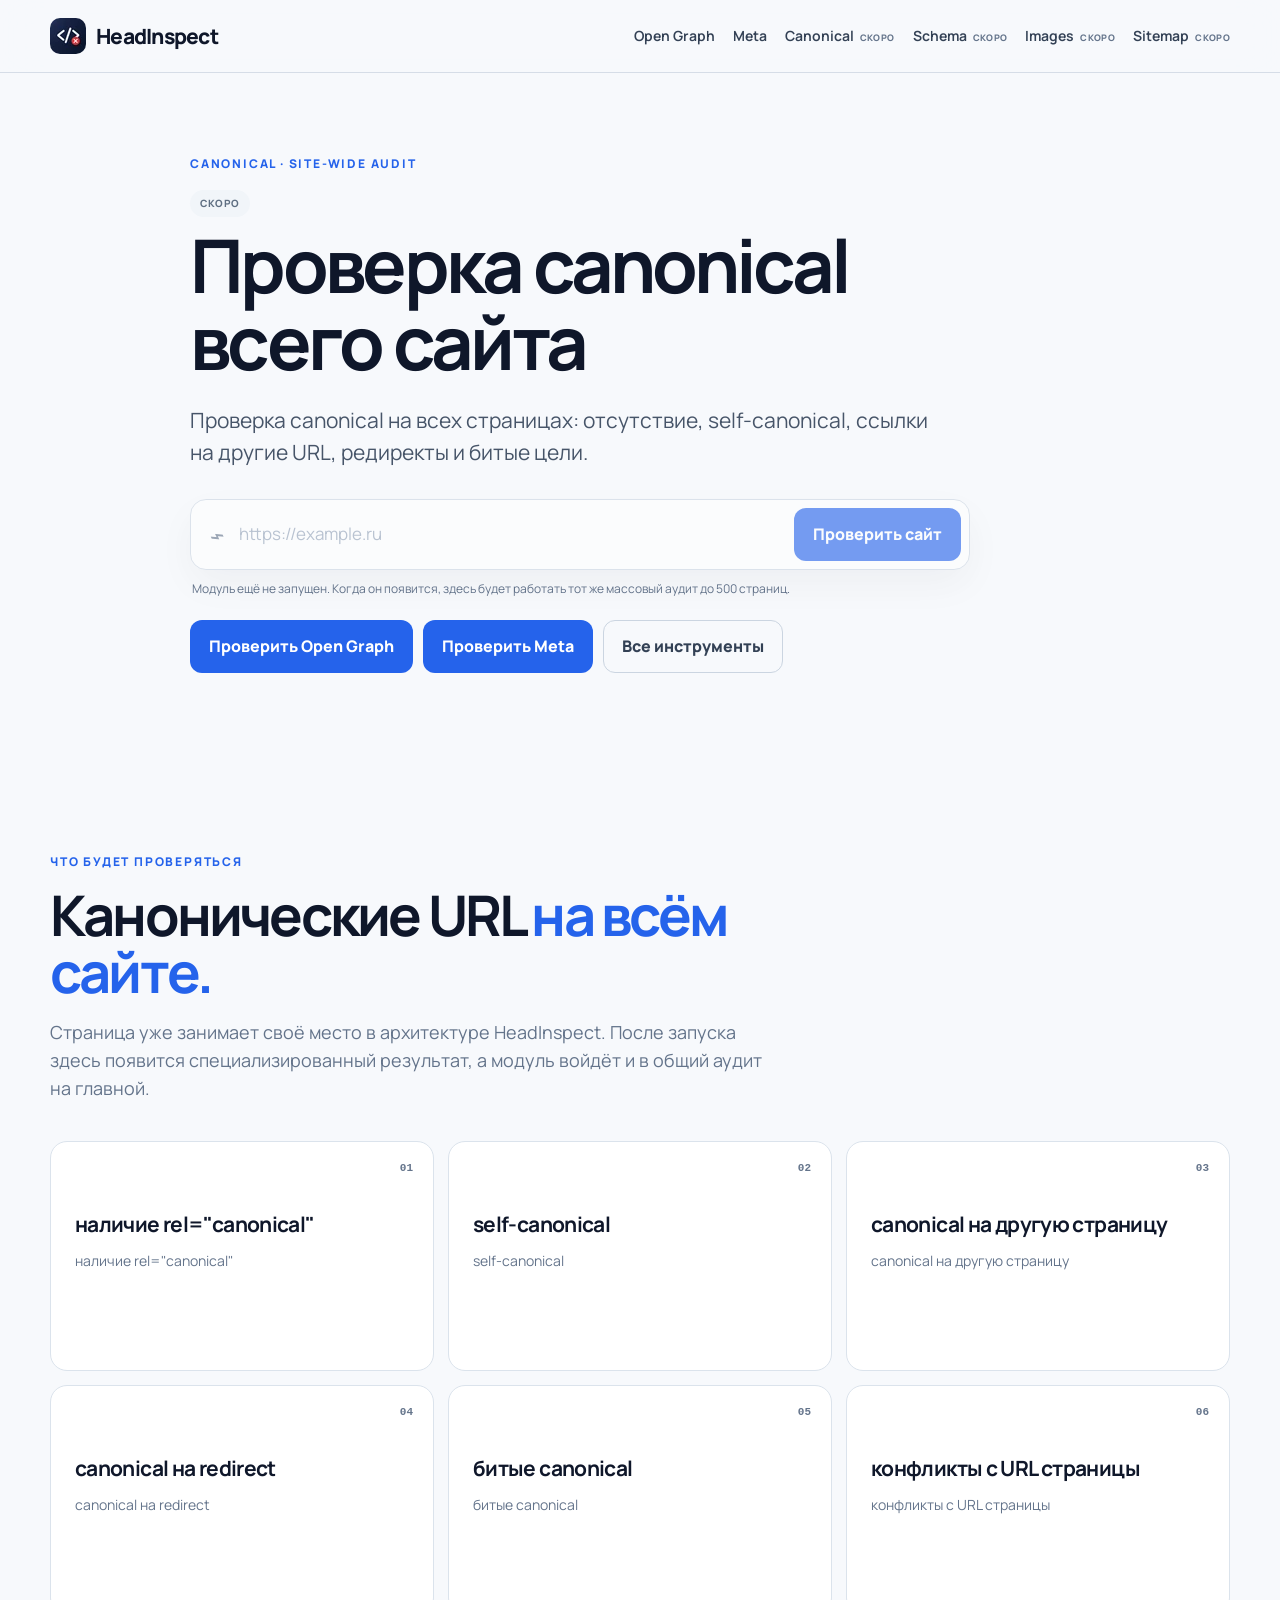
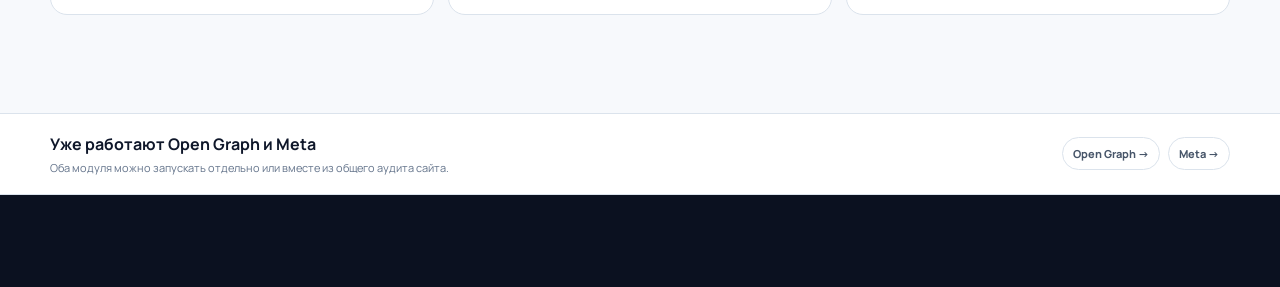
==== site/canonical/index.html @ f7106e94 "Add privacy consent analytics and unified footer" ====
<!doctype html><html lang="ru"><head><meta charset="utf-8"><meta name="viewport" content="width=device-width, initial-scale=1"><title>Проверка canonical всего сайта — HeadInspect</title><meta name="description" content="Проверка canonical на всех страницах: отсутствие, self-canonical, ссылки на другие URL, редиректы и битые цели."><meta name="robots" content="noindex,follow"><meta name="theme-color" content="#0f172a"><link rel="icon" type="image/png" sizes="32x32" href="../favicon-32.png"><link rel="apple-touch-icon" sizes="180x180" href="../apple-touch-icon.png"><link rel="stylesheet" href="../styles.css"></head><body>
<header class="site-header"><div class="shell header-inner"><a class="brand" href="/"><img class="brand-logo" src="../headinspect-logo-36.webp" srcset="../headinspect-logo-36.webp 1x, ../headinspect-logo-72.webp 2x" width="36" height="36" alt=""><span>HeadInspect</span></a><button class="menu-toggle" type="button" aria-expanded="false" aria-controls="main-nav"><span class="sr-only">Открыть меню</span><span></span><span></span><span></span></button><nav id="main-nav" class="main-nav tools-nav" aria-label="Инструменты HeadInspect">
        <a href="/open-graph/">Open Graph</a>
        <a href="/meta/">Meta</a>
        <a href="/canonical/">Canonical <span class="nav-soon">скоро</span></a>
        <a href="/schema/">Schema <span class="nav-soon">скоро</span></a>
        <a href="/images/">Images <span class="nav-soon">скоро</span></a>
        <a href="/sitemap/">Sitemap <span class="nav-soon">скоро</span></a>
      </nav></div></header>
<main id="top"><section class="hero placeholder-hero"><div class="shell placeholder-hero-inner"><div class="eyebrow">CANONICAL · SITE-WIDE AUDIT</div><div class="tool-badge big">Скоро</div><h1>Проверка canonical всего сайта</h1><p class="hero-lead">Проверка canonical на всех страницах: отсутствие, self-canonical, ссылки на другие URL, редиректы и битые цели.</p><div class="coming-form"><div class="url-field disabled"><span class="url-icon">⌁</span><input type="url" placeholder="https://example.ru" disabled><button class="primary-btn" type="button" disabled>Проверить сайт</button></div><p>Модуль ещё не запущен. Когда он появится, здесь будет работать тот же массовый аудит до 500 страниц.</p></div><div class="placeholder-actions"><a class="primary-btn link-btn" href="/open-graph/">Проверить Open Graph</a><a class="primary-btn link-btn" href="/meta/">Проверить Meta</a><a class="ghost-btn link-btn" href="/">Все инструменты</a></div></div></section>
<section class="content-section"><div class="shell"><div class="section-intro"><div class="section-kicker">ЧТО БУДЕТ ПРОВЕРЯТЬСЯ</div><h2>Канонические URL <span>на всём сайте.</span></h2><p>Страница уже занимает своё место в архитектуре HeadInspect. После запуска здесь появится специализированный результат, а модуль войдёт и в общий аудит на главной.</p></div><div class="feature-grid"><article class="feature-card"><span class="feature-num">01</span><h3>наличие rel="canonical"</h3><p>наличие rel="canonical"</p></article><article class="feature-card"><span class="feature-num">02</span><h3>self-canonical</h3><p>self-canonical</p></article><article class="feature-card"><span class="feature-num">03</span><h3>canonical на другую страницу</h3><p>canonical на другую страницу</p></article><article class="feature-card"><span class="feature-num">04</span><h3>canonical на redirect</h3><p>canonical на redirect</p></article><article class="feature-card"><span class="feature-num">05</span><h3>битые canonical</h3><p>битые canonical</p></article><article class="feature-card"><span class="feature-num">06</span><h3>конфликты с URL страницы</h3><p>конфликты с URL страницы</p></article></div></div></section>
<section class="cross-tools"><div class="shell cross-tools-inner"><div><strong>Уже работают Open Graph и Meta</strong><span>Оба модуля можно запускать отдельно или вместе из общего аудита сайта.</span></div><div class="cross-tool-links"><a href="/open-graph/">Open Graph →</a><a href="/meta/">Meta →</a></div></div></section>
</main><footer class="site-footer" id="site-footer"></footer><script src="/footer.js"></script><script src="../shell.js"></script><script src="/consent.js"></script>
</body></html>
---- site/styles.css ----
@font-face {
  font-family: "Manrope";
  src: url("assets/fonts/Manrope-Variable.woff2") format("woff2");
  font-style: normal;
  font-weight: 200 800;
  font-display: swap;
}

:root {
  --bg: #f7f9fc;
  --surface: #ffffff;
  --surface-2: #f0f4f8;
  --ink: #0f172a;
  --muted: #64748b;
  --line: #dbe3ec;
  --line-dark: #cbd5e1;
  --accent: #2563eb;
  --accent-dark: #1d4ed8;
  --error: #b42318;
  --error-bg: #fff4f2;
  --warning: #a15c00;
  --warning-bg: #fff8e8;
  --success: #16794b;
  --success-bg: #effbf5;
  --shadow: 0 20px 60px rgba(15, 23, 42, .08);
  --radius: 20px;
  --shell: 1180px;
}

* { box-sizing: border-box; }

html { scroll-behavior: smooth; }

body {
  margin: 0;
  font-family: "Manrope", ui-sans-serif, system-ui, -apple-system, BlinkMacSystemFont, "Segoe UI", sans-serif;
  color: var(--ink);
  background: var(--bg);
  line-height: 1.55;
}

button, input { font: inherit; }
button, a { -webkit-tap-highlight-color: transparent; }

a { color: inherit; text-decoration: none; }
img { max-width: 100%; }
[hidden] { display: none !important; }

.sr-only {
  position: absolute !important;
  width: 1px; height: 1px;
  padding: 0; margin: -1px;
  overflow: hidden; clip: rect(0,0,0,0);
  white-space: nowrap; border: 0;
}

.shell {
  width: min(calc(100% - 40px), var(--shell));
  margin-inline: auto;
}

.site-header {
  position: sticky;
  top: 0;
  z-index: 50;
  background: rgba(247, 249, 252, .9);
  backdrop-filter: blur(18px);
  border-bottom: 1px solid rgba(203, 213, 225, .75);
}

.header-inner {
  min-height: 72px;
  display: flex;
  align-items: center;
  justify-content: space-between;
  gap: 32px;
}

.brand {
  display: inline-flex;
  align-items: center;
  gap: 10px;
  font-weight: 850;
  letter-spacing: -.035em;
  font-size: 21px;
}

.brand-mark {
  display: grid;
  place-items: center;
  width: 36px; height: 36px;
  border-radius: 10px;
  color: #fff;
  background: var(--ink);
  font: 800 13px/1 ui-monospace, SFMono-Regular, Menlo, Consolas, monospace;
  letter-spacing: -.08em;
}

.brand-logo {
  display: block;
  width: 36px;
  height: 36px;
  border-radius: 10px;
  object-fit: cover;
  flex: 0 0 auto;
}

.main-nav {
  display: flex;
  align-items: center;
  gap: 26px;
  color: #334155;
  font-weight: 650;
  font-size: 14px;
}

.main-nav a:hover { color: var(--accent); }

.menu-toggle {
  display: none;
  border: 0;
  background: transparent;
  padding: 8px;
}

.menu-toggle span:not(.sr-only) {
  display: block;
  width: 24px; height: 2px;
  background: var(--ink);
  margin: 5px 0;
  border-radius: 20px;
}

.hero {
  padding: 90px 0 72px;
  overflow: hidden;
}

.hero-grid {
  display: grid;
  grid-template-columns: minmax(0, 1.08fr) minmax(380px, .92fr);
  gap: 70px;
  align-items: center;
}

.eyebrow, .section-kicker {
  color: var(--accent);
  font-size: 12px;
  font-weight: 850;
  letter-spacing: .15em;
  text-transform: uppercase;
}

.hero h1,
.section-intro h2,
.progress-heading h2,
.results-head h2,
.story-card h2,
.bottom-cta h2 {
  margin: 14px 0 0;
  letter-spacing: -.05em;
  line-height: 1.03;
}

.hero h1 {
  max-width: 760px;
  font-size: clamp(46px, 6.2vw, 78px);
}

.hero h1 span,
.section-intro h2 span { color: var(--accent); }

.hero-lead {
  max-width: 760px;
  margin: 24px 0 0;
  color: #475569;
  font-size: clamp(18px, 2vw, 21px);
}

.audit-form { margin-top: 32px; max-width: 780px; }

.url-field {
  display: grid;
  grid-template-columns: auto 1fr auto;
  gap: 12px;
  align-items: center;
  padding: 8px 8px 8px 18px;
  background: #fff;
  border: 1px solid var(--line-dark);
  border-radius: 16px;
  box-shadow: 0 15px 40px rgba(15,23,42,.07);
}

.url-field:focus-within {
  border-color: var(--accent);
  box-shadow: 0 0 0 4px rgba(37,99,235,.11), 0 15px 40px rgba(15,23,42,.07);
}

.url-icon {
  color: var(--muted);
  font-size: 24px;
  transform: rotate(-25deg);
}

.url-field input {
  min-width: 0;
  border: 0;
  outline: 0;
  color: var(--ink);
  background: transparent;
  padding: 12px 4px;
  font-size: 17px;
}

.url-field input::placeholder { color: #94a3b8; }

.primary-btn,
.secondary-btn,
.ghost-btn {
  border-radius: 12px;
  border: 1px solid transparent;
  padding: 13px 18px;
  font-weight: 800;
  cursor: pointer;
  transition: .2s ease;
}

.primary-btn {
  background: var(--accent);
  color: #fff;
}

.primary-btn:hover { background: var(--accent-dark); transform: translateY(-1px); }

.secondary-btn {
  color: #fff;
  background: var(--ink);
}
.secondary-btn:hover { background: #1e293b; }

.ghost-btn {
  background: transparent;
  border-color: var(--line-dark);
  color: #334155;
}
.ghost-btn:hover { border-color: #94a3b8; background: #f8fafc; }

.link-btn { display: inline-flex; align-items: center; justify-content: center; }

.form-error {
  color: var(--error);
  margin: 10px 2px 0;
  font-weight: 650;
  font-size: 14px;
}

.hero-meta {
  display: flex;
  flex-wrap: wrap;
  gap: 16px 24px;
  margin-top: 17px;
  color: #64748b;
  font-size: 14px;
  font-weight: 700;
}

.hero-panel {
  border: 1px solid var(--line-dark);
  border-radius: 22px;
  background: #fff;
  box-shadow: var(--shadow);
  overflow: hidden;
  transform: rotate(1deg);
}

.panel-toolbar {
  min-height: 46px;
  display: flex;
  align-items: center;
  gap: 16px;
  padding: 0 16px;
  background: #f8fafc;
  border-bottom: 1px solid var(--line);
  color: #94a3b8;
  font: 600 11px ui-monospace, SFMono-Regular, Menlo, monospace;
}

.traffic-lights { display: flex; gap: 6px; }
.traffic-lights i { width: 8px; height: 8px; border-radius: 50%; background: #cbd5e1; }

.mini-report { padding: 24px; }

.mini-top {
  display: flex;
  align-items: end;
  justify-content: space-between;
  gap: 20px;
}

.mini-label { display: block; color: var(--muted); font-size: 12px; font-weight: 700; }
.mini-top strong { display: block; margin-top: 2px; font-size: 25px; letter-spacing: -.04em; }
.score {
  display: grid; place-items: center;
  width: 58px; height: 58px;
  border-radius: 50%;
  color: var(--success);
  background: var(--success-bg);
  border: 6px solid #d7f2e5;
  font-weight: 850;
  font-size: 13px;
}

.mini-stats {
  display: grid;
  grid-template-columns: repeat(3, 1fr);
  gap: 10px;
  margin: 22px 0;
}

.mini-stat {
  padding: 13px;
  border-radius: 12px;
  border: 1px solid var(--line);
}
.mini-stat b { display: block; font-size: 23px; letter-spacing: -.04em; }
.mini-stat span { color: var(--muted); font-size: 11px; }
.mini-stat.error b { color: var(--error); }
.mini-stat.warning b { color: var(--warning); }
.mini-stat.success b { color: var(--success); }

.mini-rows { display: grid; gap: 8px; }
.mini-row {
  display: grid;
  grid-template-columns: auto 1fr auto;
  align-items: center;
  gap: 10px;
  padding: 11px 12px;
  border-radius: 10px;
  font-size: 12px;
}
.mini-row span { font-size: 9px; }
.mini-row code { font: 700 12px ui-monospace, SFMono-Regular, Menlo, monospace; }
.mini-row small { color: #64748b; }
.mini-row.bad { background: var(--error-bg); color: var(--error); }
.mini-row.warn { background: var(--warning-bg); color: var(--warning); }
.mini-row.good { background: var(--success-bg); color: var(--success); }

.audit-workspace { padding: 18px 0 80px; }

.progress-card,
.results-card {
  background: #fff;
  border: 1px solid var(--line);
  border-radius: var(--radius);
  box-shadow: var(--shadow);
  padding: clamp(24px, 4vw, 42px);
}

.progress-heading,
.results-head {
  display: flex;
  align-items: end;
  justify-content: space-between;
  gap: 28px;
}

.progress-heading h2,
.results-head h2 { font-size: clamp(30px, 4vw, 42px); }

.progress-heading p,
.results-head p { margin: 8px 0 0; color: var(--muted); }

.progress-heading > strong {
  font-size: 34px;
  color: var(--accent);
  letter-spacing: -.05em;
}

.progress-track {
  height: 10px;
  margin: 32px 0 26px;
  background: #e8eef5;
  border-radius: 999px;
  overflow: hidden;
}

.progress-bar {
  width: 0%;
  height: 100%;
  border-radius: inherit;
  background: var(--accent);
  transition: width .35s ease;
}

.progress-steps {
  display: grid;
  grid-template-columns: repeat(5, 1fr);
  gap: 12px;
}

.step {
  padding: 13px 14px;
  border: 1px solid var(--line);
  border-radius: 12px;
  color: var(--muted);
  font-size: 13px;
  font-weight: 650;
}

.step.done {
  color: var(--success);
  background: var(--success-bg);
  border-color: #c7ead8;
}
.step.active {
  color: var(--accent);
  background: #eff6ff;
  border-color: #bfdbfe;
}

.results-head { align-items: center; }
.results-actions { display: flex; flex-wrap: wrap; gap: 10px; }

.summary-grid {
  display: grid;
  grid-template-columns: repeat(4, 1fr);
  gap: 12px;
  margin: 30px 0 24px;
}

.summary-card {
  appearance: none;
  text-align: left;
  padding: 18px;
  border-radius: 15px;
  border: 1px solid var(--line);
  background: #fff;
  cursor: pointer;
}
.summary-card:hover { border-color: #94a3b8; }
.summary-card strong { display: block; margin: 7px 0 0; font-size: 28px; letter-spacing: -.04em; }
.summary-card small { color: var(--muted); font-weight: 700; }
.status-dot { display: block; width: 10px; height: 10px; border-radius: 50%; }
.summary-card.error .status-dot { background: var(--error); }
.summary-card.warning .status-dot { background: var(--warning); }
.summary-card.success .status-dot { background: var(--success); }
.summary-card.all .status-dot { background: #64748b; }

.table-toolbar {
  display: flex;
  align-items: center;
  justify-content: space-between;
  gap: 20px;
  margin: 28px 0 14px;
}

.filter-tabs {
  display: flex;
  flex-wrap: wrap;
  gap: 7px;
}

.filter-tab {
  border: 1px solid var(--line);
  background: #fff;
  color: #475569;
  border-radius: 999px;
  padding: 8px 12px;
  cursor: pointer;
  font-weight: 750;
  font-size: 13px;
}
.filter-tab span { color: #94a3b8; }
.filter-tab.active { color: #fff; background: var(--ink); border-color: var(--ink); }
.filter-tab.active span { color: #cbd5e1; }
.toolbar-note { color: var(--muted); font-size: 12px; }

.result-list {
  display: grid;
  gap: 8px;
}

.result-item {
  overflow: hidden;
  border: 1px solid var(--line);
  border-radius: 12px;
  background: #fff;
}

.result-item.status-error { background: var(--error-bg); border-color: #f2d5d1; }
.result-item.status-warning { background: var(--warning-bg); border-color: #f0dfba; }
.result-item.status-success { background: #fbfffd; border-color: #dceae3; }

.result-item-main {
  appearance: none;
  width: 100%;
  display: grid;
  grid-template-columns: 10px minmax(180px, 1fr) minmax(180px, .9fr) 22px;
  align-items: center;
  gap: 12px;
  padding: 13px 15px;
  border: 0;
  background: transparent;
  color: var(--ink);
  text-align: left;
  cursor: pointer;
  font: inherit;
}

.result-item-main:hover { filter: brightness(.985); }

.result-dot {
  width: 9px;
  height: 9px;
  border-radius: 50%;
}
.status-error .result-dot { background: var(--error); }
.status-warning .result-dot { background: var(--warning); }
.status-success .result-dot { background: var(--success); }

.result-path {
  min-width: 0;
  overflow: hidden;
  text-overflow: ellipsis;
  white-space: nowrap;
  font: 750 12px ui-monospace, SFMono-Regular, Menlo, Consolas, monospace;
}

.result-message {
  min-width: 0;
  color: #64748b;
  font-size: 12px;
  font-weight: 700;
  text-align: right;
}

.status-error .result-message { color: var(--error); }
.status-warning .result-message { color: var(--warning); }
.status-success .result-message { color: var(--success); }

.result-chevron {
  justify-self: end;
  color: #94a3b8;
  font-size: 18px;
  line-height: 1;
  transition: transform .18s ease;
}
.result-item.open .result-chevron { transform: rotate(180deg); }

.result-item-detail {
  border-top: 1px solid rgba(148,163,184,.24);
  background: #fff;
}

.load-more-btn {
  display: block;
  width: min(100%, 360px);
  margin: 18px auto 0;
  padding: 12px 18px;
  border: 1px solid #bfdbfe;
  border-radius: 999px;
  background: #eff6ff;
  color: #1d4ed8;
  cursor: pointer;
  font-weight: 800;
}
.load-more-btn:hover {
  border-color: #93c5fd;
  background: #dbeafe;
}




.detail-panel {
  display: grid;
  grid-template-columns: minmax(0, 1.35fr) minmax(240px, .65fr);
  gap: 26px;
  padding: 24px;
  border-top: 1px solid var(--line);
}

.detail-title { font-weight: 850; font-size: 16px; margin-bottom: 14px; }
.meta-list { display: grid; gap: 7px; }
.meta-item {
  display: grid;
  grid-template-columns: 155px 1fr;
  gap: 16px;
  color: #2563eb;
  font-size: 13px;
  font-weight: 800;
  line-height: 1.5;
}
.meta-item code {
  color: #0f172a;
  font-family: inherit;
  font-size: 13px;
  font-weight: 750;
  line-height: 1.55;
  word-break: break-word;
}

.issue-box {
  margin-top: 16px;
  padding: 14px 16px;
  border-radius: 12px;
  background: #f8fafc;
  color: #334155;
  font-size: 13px;
}
.issue-box strong { display: block; margin-bottom: 4px; }
.status-error .issue-box strong { color: var(--error); }

.detail-actions { display: flex; flex-wrap: wrap; gap: 12px; margin-top: 18px; }
.detail-actions a { color: var(--accent); font-weight: 800; font-size: 13px; }

.preview-box {
  border: 1px solid var(--line);
  border-radius: 14px;
  overflow: hidden;
  background: #f8fafc;
}
.preview-label {
  padding: 10px 12px;
  color: #64748b;
  border-bottom: 1px solid var(--line);
  font-size: 10px;
  font-weight: 850;
  letter-spacing: .08em;
}
.preview-image {
  aspect-ratio: 1.904 / 1;
  display: grid;
  place-items: center;
  min-height: 150px;
  color: #fff;
  background:
    linear-gradient(135deg, rgba(37,99,235,.9), rgba(15,23,42,.96)),
    #1d4ed8;
  font-weight: 850;
}

.empty-state {
  padding: 30px;
  text-align: center;
  color: var(--muted);
}

.content-section { padding: 98px 0; }
.content-section.alt { background: #fff; border-block: 1px solid var(--line); }

.section-intro { max-width: 800px; margin-bottom: 38px; }
.section-intro.narrow { max-width: 650px; }
.section-intro h2,
.story-card h2,
.bottom-cta h2 { font-size: clamp(34px, 4.6vw, 56px); }
.section-intro p { color: #64748b; font-size: 18px; max-width: 720px; }

.feature-grid {
  display: grid;
  grid-template-columns: repeat(3, 1fr);
  gap: 14px;
}

.feature-card {
  position: relative;
  min-height: 230px;
  padding: 24px;
  background: #fff;
  border: 1px solid var(--line);
  border-radius: 17px;
}

.feature-card h3 { margin: 42px 0 10px; font-size: 21px; letter-spacing: -.03em; }
.feature-card p { margin: 0; color: #64748b; font-size: 14px; }
.feature-num {
  position: absolute;
  top: 20px; right: 20px;
  color: #64748b;
  font: 800 11px ui-monospace, monospace;
}

.steps-grid {
  list-style: none;
  padding: 0;
  margin: 36px 0 0;
  display: grid;
  grid-template-columns: repeat(4, 1fr);
  gap: 18px;
  counter-reset: none;
}

.steps-grid li {
  display: flex;
  gap: 14px;
  align-items: flex-start;
  padding-top: 18px;
  border-top: 2px solid var(--ink);
}
.steps-grid li > span {
  display: grid;
  place-items: center;
  flex: 0 0 auto;
  width: 30px; height: 30px;
  border-radius: 50%;
  color: #fff;
  background: var(--ink);
  font-size: 12px;
  font-weight: 850;
}
.steps-grid h3 { margin: 2px 0 5px; font-size: 17px; }
.steps-grid p { margin: 0; color: var(--muted); font-size: 13px; }

.story-section { padding: 26px 0 98px; }
.story-card {
  display: grid;
  grid-template-columns: auto 1fr;
  gap: 30px;
  padding: clamp(28px, 6vw, 60px);
  color: #fff;
  background: var(--ink);
  border-radius: 26px;
}
.story-mark {
  font: 900 90px/1 Georgia, serif;
  color: #60a5fa;
  margin-top: -10px;
}
.story-card .section-kicker { color: #93c5fd; }
.story-card p { max-width: 820px; color: #cbd5e1; font-size: 17px; }

.faq-list { border-top: 1px solid var(--line); }
.faq-list details { border-bottom: 1px solid var(--line); }
.faq-list summary {
  position: relative;
  cursor: pointer;
  list-style: none;
  padding: 22px 46px 22px 0;
  font-weight: 800;
  font-size: 17px;
}
.faq-list summary::-webkit-details-marker { display: none; }
.faq-list summary::after {
  content: "+";
  position: absolute;
  top: 50%;
  right: 0;
  transform: translateY(-50%);
  width: 32px;
  text-align: right;
  color: var(--accent);
  font-size: 22px;
  line-height: 1;
}
.faq-list details[open] summary::after { content: "−"; }
.faq-list p {
  max-width: 800px;
  margin: -5px 0 22px;
  color: var(--muted);
  animation: faqReveal .18s ease-out;
}
@keyframes faqReveal {
  from { opacity: 0; transform: translateY(-4px); }
  to { opacity: 1; transform: translateY(0); }
}

.bottom-cta { padding: 80px 0; background: #eaf1ff; border-top: 1px solid #d9e5ff; }
.bottom-cta-inner {
  display: flex;
  justify-content: space-between;
  align-items: center;
  gap: 28px;
}
.bottom-cta h2 { margin-top: 10px; }

.site-footer { padding: 46px 0; background: #0b1120; color: #e2e8f0; }
.footer-inner {
  display: grid;
  grid-template-columns: minmax(0, 1fr) minmax(300px, 420px);
  gap: 34px;
  align-items: start;
}
.footer-main { display: grid; gap: 24px; }
.footer-about { display: flex; flex-direction: column; align-items: flex-start; gap: 10px; }
.footer-brand { margin: 0; }
.footer-brand .brand-mark { background: #e2e8f0; color: #0b1120; }
.footer-about p { color: #a8b3c5; margin: 0; font-size: 13px; line-height: 1.5; }
.footer-link-groups { display: grid; gap: 15px; }
.footer-link-group { display: grid; gap: 7px; }
.footer-link-label { color: #718096; font-size: 10px; font-weight: 850; letter-spacing: .12em; text-transform: uppercase; }
.footer-links { display: flex; flex-wrap: wrap; gap: 8px 18px; margin: 0; font-weight: 750; font-size: 13px; line-height: 1.5; }

.other-projects-label {
  margin-bottom: 10px;
  color: #718096;
  font-size: 10px;
  font-weight: 850;
  letter-spacing: .12em;
  text-transform: uppercase;
}
.project-card {
  display: grid;
  grid-template-columns: 56px minmax(0, 1fr);
  gap: 14px;
  align-items: center;
  padding: 15px;
  border: 1px solid #1e293b;
  border-radius: 16px;
  background: #111a2d;
  transition: border-color .2s ease, background .2s ease, transform .2s ease;
}
.project-card:hover {
  border-color: #334155;
  background: #152039;
  transform: translateY(-1px);
}
.project-card img {
  width: 56px;
  height: 56px;
  border-radius: 14px;
  object-fit: cover;
}
.project-card-copy { min-width: 0; }
.project-card strong { display: block; color: #f8fafc; font-size: 15px; }
.project-card small {
  display: block;
  margin-top: 3px;
  color: #94a3b8;
  border: 0;
  padding: 0;
  font-size: 11px;
  line-height: 1.45;
}
.project-url {
  display: block;
  margin-top: 7px;
  color: #93c5fd;
  font-size: 11px;
  font-weight: 750;
}
.copyright {
  grid-column: 1 / -1;
  color: #718096;
  border-top: 1px solid #1e293b;
  padding-top: 22px;
}

@media (max-width: 980px) {
  .hero { padding-top: 66px; }
  .hero-grid { grid-template-columns: 1fr; gap: 46px; }
  .hero-panel { max-width: 650px; transform: none; }
  .progress-steps { grid-template-columns: repeat(2, 1fr); }
  .feature-grid { grid-template-columns: repeat(2, 1fr); }
  .steps-grid { grid-template-columns: repeat(2, 1fr); }
}

@media (max-width: 760px) {
  .result-item-main {
    grid-template-columns: 10px minmax(0, 1fr) 22px;
    gap: 10px;
    padding: 14px 13px;
  }
  .result-path {
    grid-column: 2;
    overflow: visible;
    text-overflow: clip;
    white-space: normal;
    overflow-wrap: anywhere;
    font-size: 12px;
  }
  .result-message {
    grid-column: 2;
    text-align: left;
    margin-top: -4px;
    font-size: 12px;
  }
  .result-chevron {
    grid-column: 3;
    grid-row: 1 / span 2;
    align-self: center;
  }
  .result-dot {
    grid-column: 1;
    grid-row: 1 / span 2;
    align-self: start;
    margin-top: 4px;
  }

  .shell { width: min(calc(100% - 44px), var(--shell)); }
  .header-inner { min-height: 64px; }

  .menu-toggle { display: block; }
  .main-nav {
    position: absolute;
    top: 64px;
    left: 22px;
    right: 22px;
    display: none;
    flex-direction: column;
    align-items: stretch;
    gap: 2px;
    padding: 12px;
    background: #fff;
    border: 1px solid var(--line);
    border-radius: 14px;
    box-shadow: var(--shadow);
  }
  .main-nav.open { display: flex; }
  .main-nav a {
    padding: 13px 12px;
    border-radius: 9px;
    text-align: center;
    font-size: 17px;
  }
  .main-nav a:hover { background: #f8fafc; }
  .main-nav .external-arrow {
    display: inline-block;
    margin-left: 5px;
    transform: translateX(2px);
    font-size: 0.82em;
  }

  .hero { padding: 54px 0 54px; }
  .hero h1 { font-size: clamp(42px, 13vw, 62px); }
  .hero-lead { font-size: 16px; line-height: 1.68; }

  .url-field {
    grid-template-columns: auto 1fr;
    padding: 8px 10px 10px 14px;
  }
  .url-field .primary-btn { grid-column: 1 / -1; width: 100%; }
  .hero-meta { gap: 8px 16px; }

  .progress-heading,
  .results-head,
  .bottom-cta-inner { align-items: flex-start; flex-direction: column; }

  .progress-steps { grid-template-columns: 1fr; }
  .summary-grid { grid-template-columns: repeat(2, 1fr); }
  .table-toolbar { align-items: flex-start; flex-direction: column; }
.detail-panel { grid-template-columns: 1fr; padding: 18px; }
  .meta-item { grid-template-columns: 1fr; gap: 2px; }
  .preview-box { order: -1; }

  .feature-grid,
  .steps-grid { grid-template-columns: 1fr; }

  .feature-card { min-height: 160px; padding: 20px; }
  .feature-card h3 { margin-top: 34px; }
  .content-section { padding: 72px 0; }
  .story-card { grid-template-columns: 1fr; gap: 0; }
  .story-mark { height: 58px; }

  .footer-inner { grid-template-columns: 1fr; align-items: start; }
  .footer-main { gap: 22px; }
  .other-projects { margin-top: 4px; }
  .project-card { grid-template-columns: 52px minmax(0, 1fr); padding: 14px; }
  .project-card img { width: 52px; height: 52px; border-radius: 13px; }
  .copyright { grid-column: 1; }
}

@media (max-width: 460px) {
  .brand { font-size: 19px; }
  .brand-mark { width: 33px; height: 33px; }
  .hero h1 { font-size: 42px; }
  .hero-panel { margin-inline: -2px; }
  .mini-stats { grid-template-columns: 1fr 1fr 1fr; gap: 6px; }
  .mini-stat { padding: 10px; }
  .mini-stat b { font-size: 20px; }
  .summary-grid { grid-template-columns: 1fr 1fr; }
  .results-actions { width: 100%; }
  .results-actions button { flex: 1 1 150px; }
}


/* === Multi-tool HeadInspect architecture === */
.tools-nav { gap: 18px; }
.tools-nav a { white-space: nowrap; }
.nav-soon { margin-left: 3px; color: #64748b; font-size: 9px; font-weight: 800; text-transform: uppercase; letter-spacing: .04em; }
.home-hero { padding-bottom: 64px; }
.availability-note { display:flex; align-items:flex-start; gap:8px; max-width:720px; margin:18px 0 0; color:#64748b; font-size:12px; }
.live-dot { flex:0 0 auto; width:8px; height:8px; margin-top:5px; border-radius:50%; background:var(--success); box-shadow:0 0 0 4px rgba(22,121,75,.1); }
.module-preview { padding:24px; }
.module-preview-head { display:flex; justify-content:space-between; align-items:end; gap:20px; margin-bottom:18px; }
.module-preview-head strong { display:block; margin-top:2px; font-size:25px; letter-spacing:-.04em; }
.module-preview-row { display:grid; grid-template-columns:38px minmax(0,1fr) auto; gap:12px; align-items:center; padding:13px 0; border-top:1px solid var(--line); }
.tool-icon { display:grid; place-items:center; width:38px; height:38px; border-radius:10px; background:#eef4ff; color:var(--accent); font-size:11px; font-weight:850; }
.module-preview-row b,.module-preview-row small { display:block; }.module-preview-row small { color:var(--muted); margin-top:2px; font-size:10px; }
.module-preview-row.live>strong { color:var(--success); font-size:13px; }.module-preview-row em { color:#94a3b8; font-size:11px; font-style:normal; font-weight:800; text-transform:uppercase; }
.tool-grid { display:grid; grid-template-columns:repeat(3,1fr); gap:14px; }
.tool-card { min-height:260px; padding:24px; border:1px solid var(--line); border-radius:18px; background:#fff; transition:.2s ease; }
.tool-card:hover { transform:translateY(-2px); border-color:#b8c5d4; box-shadow:0 14px 36px rgba(15,23,42,.06); }
.tool-card.live { border-color:#bfd4ff; background:linear-gradient(180deg,#fff 0,#f7faff 100%); }
.tool-card-top { display:flex; align-items:center; justify-content:space-between; gap:12px; }
.tool-code { display:grid; place-items:center; min-width:42px; height:42px; padding:0 8px; border-radius:11px; background:var(--ink); color:#fff; font:800 11px ui-monospace,SFMono-Regular,Menlo,monospace; }
.tool-badge { display:inline-flex; align-items:center; width:max-content; padding:5px 8px; border-radius:999px; background:#f1f5f9; color:#5f6f82; font-size:9px; font-weight:850; text-transform:uppercase; letter-spacing:.05em; }
.tool-badge.live { background:var(--success-bg); color:var(--success); }.tool-badge.big { margin:16px 0 -4px; font-size:10px; padding:6px 10px; }
.tool-card h3 { margin:34px 0 9px; font-size:22px; letter-spacing:-.03em; }.tool-card p { color:var(--muted); font-size:13px; }.tool-link { display:block; margin-top:24px; color:var(--accent); font-size:12px; font-weight:800; }
.audit-modules { display:grid; gap:10px; margin-top:30px; }
.audit-module { overflow:hidden; border:1px solid var(--line); border-radius:14px; background:#fff; }
.audit-module-head { width:100%; display:grid; grid-template-columns:10px minmax(0,1fr) auto 24px; align-items:center; gap:14px; padding:17px 18px; border:0; background:transparent; text-align:left; color:inherit; font:inherit; }
button.audit-module-head { cursor:pointer; }.module-status { width:9px; height:9px; border-radius:50%; }.module-status.error{background:var(--error)}.module-status.soon{background:#cbd5e1}.module-name b,.module-name small{display:block}.module-name small{margin-top:2px;color:var(--muted);font-size:11px}.module-counts{text-align:right}.module-counts strong,.module-counts small{display:block}.module-counts strong{color:var(--error);font-size:12px}.module-counts small{color:var(--warning);font-size:10px}.module-counts em{color:#94a3b8;font-style:normal;font-size:10px;font-weight:850;text-transform:uppercase}.module-arrow{justify-self:end;color:#94a3b8}.audit-module-body{padding:0 18px 18px 42px;border-top:1px solid #edf2f7}.audit-module-body p{color:var(--muted);font-size:12px}.compact-btn{padding:9px 12px;font-size:11px}.audit-module.coming .audit-module-head{grid-template-columns:10px minmax(0,1fr) auto}.cross-tools{border-block:1px solid var(--line);background:#fff}.cross-tools-inner{display:flex;align-items:center;justify-content:space-between;gap:24px;padding-block:18px}.cross-tools-inner strong,.cross-tools-inner span{display:block}.cross-tools-inner span{color:var(--muted);font-size:11px;margin-top:2px}.cross-tool-links{display:flex;flex-wrap:wrap;gap:8px}.cross-tool-links a{padding:7px 10px;border:1px solid var(--line);border-radius:999px;color:#475569;font-size:11px;font-weight:750}.cross-tool-links small{display:inline;color:#64748b;margin-left:3px;text-transform:uppercase;font-size:8px}.placeholder-hero{padding:82px 0}.placeholder-hero-inner{max-width:900px}.placeholder-hero h1{max-width:850px;margin:14px 0 0;font-size:clamp(44px,6vw,74px);letter-spacing:-.05em;line-height:1.03}.coming-form{max-width:780px;margin-top:30px}.url-field.disabled{opacity:.62}.url-field.disabled button,.url-field.disabled input{cursor:not-allowed}.coming-form>p{margin:10px 2px 0;color:var(--muted);font-size:12px}.placeholder-actions{display:flex;flex-wrap:wrap;gap:10px;margin-top:22px}
@media(max-width:1080px){.tools-nav{gap:12px}.tools-nav a{font-size:12px}.nav-soon{display:none}.tool-grid{grid-template-columns:repeat(2,1fr)}}
@media(max-width:760px){.tools-nav{gap:2px}.tools-nav a{font-size:17px}.tools-nav .nav-soon{display:inline;font-size:9px}.tool-grid{grid-template-columns:1fr}.tool-card{min-height:205px}.module-preview-row{grid-template-columns:38px minmax(0,1fr) auto}.cross-tools-inner{align-items:flex-start;flex-direction:column}.audit-module-head{grid-template-columns:10px minmax(0,1fr) 24px}.module-counts{grid-column:2;text-align:left}.module-arrow{grid-column:3;grid-row:1 / span 2}.audit-module-body{padding-left:42px}.audit-module.coming .audit-module-head{grid-template-columns:10px minmax(0,1fr);}.audit-module.coming .module-counts{grid-column:2}.placeholder-hero{padding:58px 0}.placeholder-hero h1{font-size:42px}.placeholder-actions>*{width:100%}}


.preview-image {
  position: relative;
  overflow: hidden;
}
.preview-image img {
  width: 100%;
  height: 100%;
  object-fit: cover;
}
.preview-image img + span {
  position: absolute;
  left: 10px;
  bottom: 10px;
  padding: 5px 8px;
  border-radius: 8px;
  background: rgba(15,23,42,.78);
  color: #fff;
  font-size: 11px;
  line-height: 1;
}


.module-status.warning { background: var(--warning); }
.module-status.success { background: var(--success); }
.module-counts .module-ok { color: var(--success); }


/* When a real home audit is running/completed, the illustrative dashboard
   is moved below the real diagnostics so it cannot be mistaken for results. */
.home-dashboard.audit-demo-below {
  width: 100%;
  max-width: none;
  margin-top: 28px;
  transform: none;
  box-shadow: none;
  border-color: #dbe3ef;
}
.home-dashboard.audit-demo-below .panel-toolbar {
  background: #f8fafc;
}

@media (max-width: 760px) {
  .meta-item {
    font-size: 13px;
  }
  .meta-item code {
    font-size: 14px;
    font-weight: 750;
    line-height: 1.6;
  }
}


@media (max-width: 760px) {
  /* Decorative browser-preview cards are useful on desktop,
     but on phones they look too much like real audit results. */
  .hero-panel {
    display: none !important;
  }
}


.meta-value {
  min-width: 0;
}
.length-hint {
  display: block;
  margin-top: 5px;
  font-size: 11px;
  font-weight: 700;
  line-height: 1.4;
}
.length-hint.ok { color: var(--success); }
.length-hint.warn { color: var(--warning); }
.length-hint.bad { color: var(--error); }

@media (max-width: 760px) {
  .length-hint {
    margin-top: 7px;
    font-size: 12px;
  }
}


@media (max-width: 760px) {
  .meta-value .length-hint.ok {
    color: var(--success) !important;
  }

  .meta-value .length-hint.warn {
    color: var(--warning) !important;
  }

  .meta-value .length-hint.bad {
    color: var(--error) !important;
  }
}

/* === Meta audit === */
.meta-detail-panel {
  grid-template-columns: minmax(0, 1fr);
}

@media (max-width: 980px) {
  .meta-hero-panel { display: none; }
}


/* === Privacy & analytics consent === */
.policy-page { padding: 72px 0 96px; }
.policy-shell { max-width: 860px; }
.policy-page h1 { max-width: 820px; margin: 12px 0 18px; font-size: clamp(38px, 6vw, 64px); line-height: 1.02; letter-spacing: -.045em; }
.policy-lead { margin: 0 0 48px; color: var(--muted); font-size: 19px; line-height: 1.65; }
.policy-page section { padding: 26px 0; border-top: 1px solid var(--border); }
.policy-page section h2 { margin: 0 0 12px; font-size: 23px; letter-spacing: -.02em; }
.policy-page section p { margin: 0 0 12px; color: #475569; font-size: 16px; line-height: 1.75; }
.policy-page section p:last-child { margin-bottom: 0; }

.analytics-notice { position: fixed; z-index: 1000; right: 24px; bottom: 24px; width: min(520px, calc(100vw - 48px)); padding: 24px; border: 1px solid #d7dfeb; border-radius: 20px; background: #fff; box-shadow: 0 24px 70px rgba(15,23,42,.18); }
.analytics-notice-mark { width: 58px; height: 4px; margin-bottom: 18px; border-radius: 999px; background: var(--blue); }
.analytics-notice p { margin: 0; color: #334155; font-size: 15px; line-height: 1.65; }
.analytics-more { color: var(--blue); text-decoration: underline; text-underline-offset: 3px; }
.analytics-notice-actions { display: flex; align-items: center; gap: 22px; margin-top: 20px; }
.analytics-accept { min-width: 132px; }
.analytics-more { font-weight: 750; }

@media (max-width: 760px) {
  .policy-page { padding: 48px 0 72px; }
  .policy-lead { margin-bottom: 34px; font-size: 17px; }
  .policy-page section { padding: 22px 0; }
  .analytics-notice { left: 14px; right: 14px; bottom: 14px; width: auto; padding: 20px; border-radius: 18px; }
  .analytics-notice p { font-size: 14px; line-height: 1.55; }
  .analytics-notice-actions { gap: 18px; margin-top: 17px; }
}
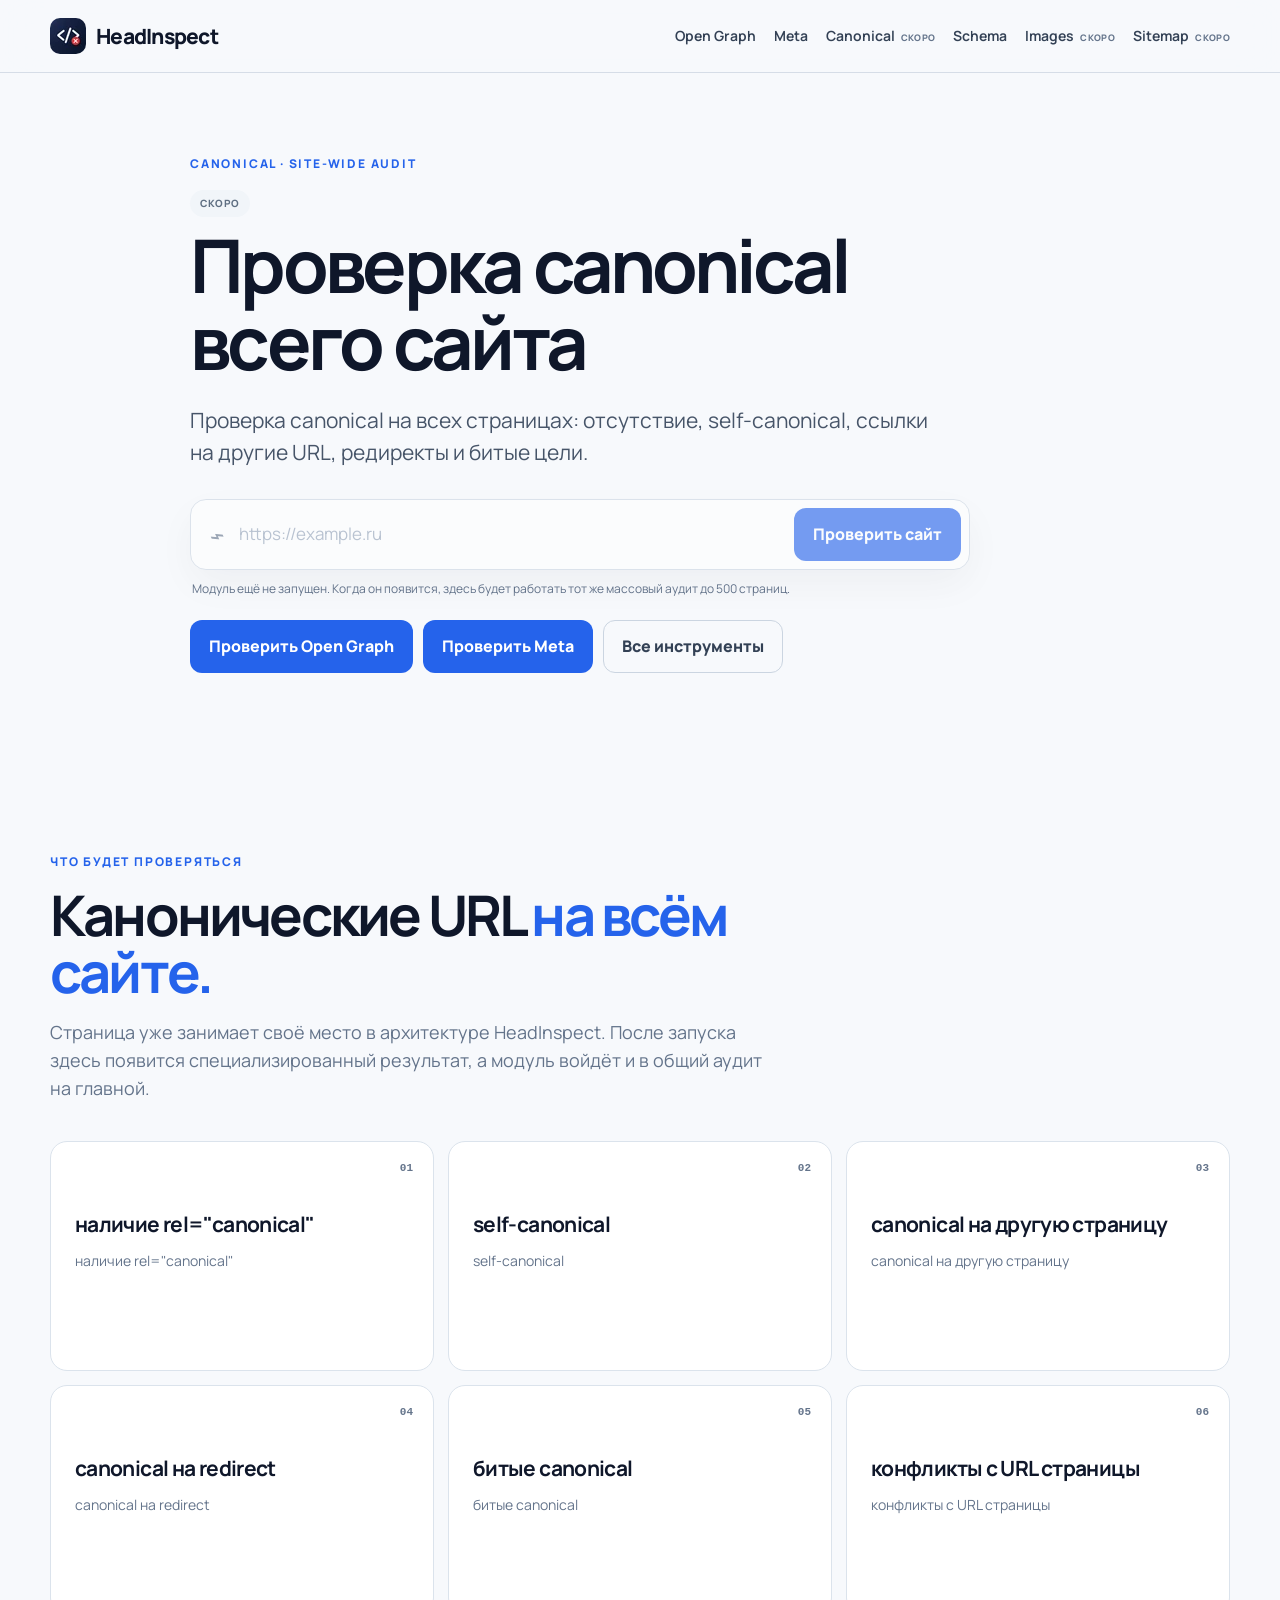
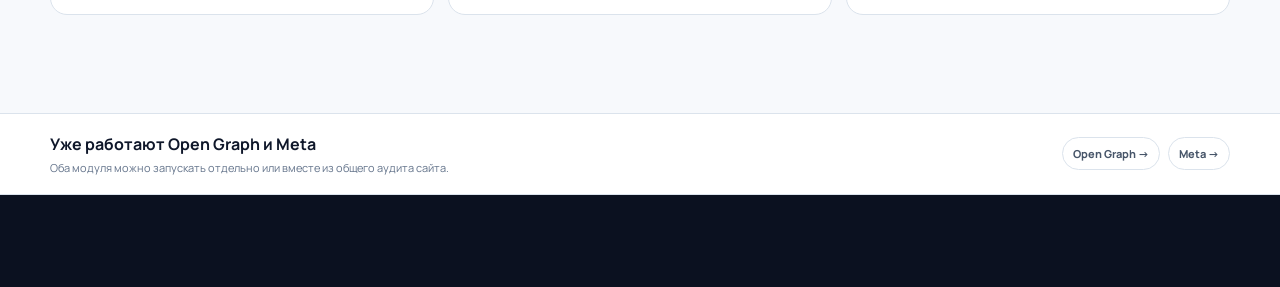
==== commit 4526a1af: "Add site-wide Schema.org audit" ====
--- a/site/canonical/index.html
+++ b/site/canonical/index.html
@@ -3,7 +3,7 @@
         <a href="/open-graph/">Open Graph</a>
         <a href="/meta/">Meta</a>
         <a href="/canonical/">Canonical <span class="nav-soon">скоро</span></a>
-        <a href="/schema/">Schema <span class="nav-soon">скоро</span></a>
+        <a href="/schema/">Schema</a>
         <a href="/images/">Images <span class="nav-soon">скоро</span></a>
         <a href="/sitemap/">Sitemap <span class="nav-soon">скоро</span></a>
       </nav></div></header>
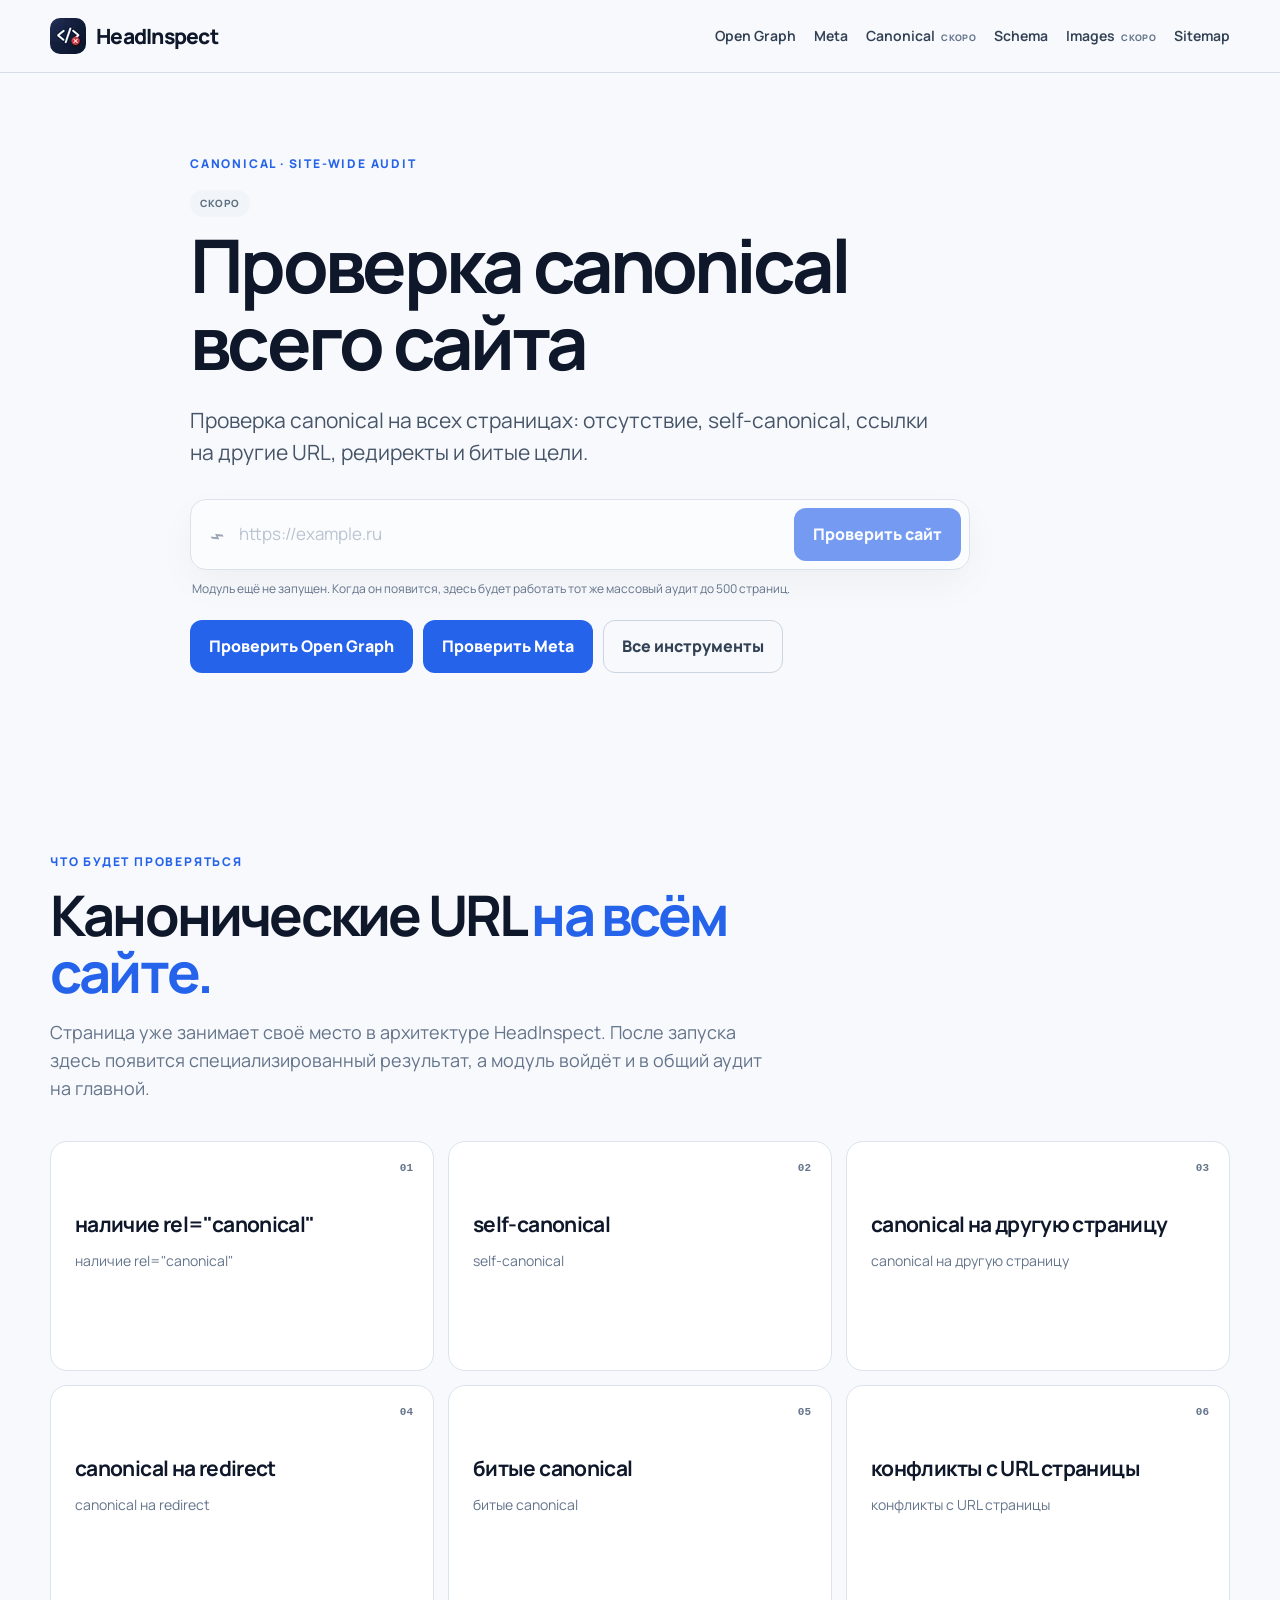
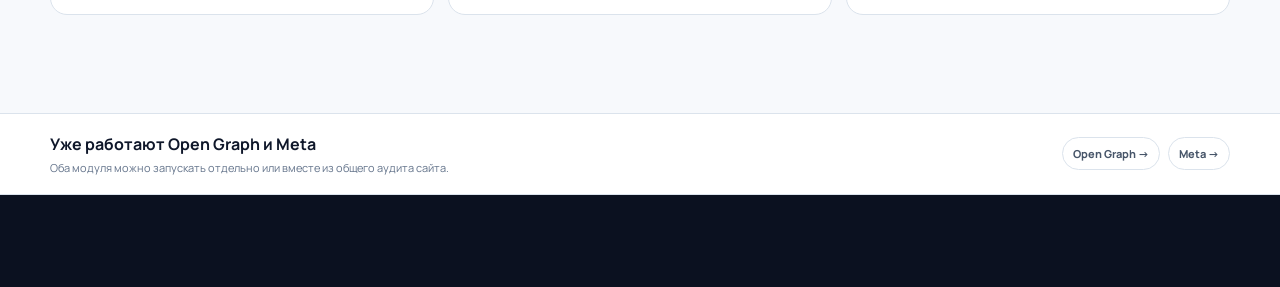
==== commit 2f43d7f4: "Add Sitemap audit and update site metadata" ====
--- a/site/canonical/index.html
+++ b/site/canonical/index.html
@@ -1,11 +1,14 @@
-<!doctype html><html lang="ru"><head><meta charset="utf-8"><meta name="viewport" content="width=device-width, initial-scale=1"><title>Проверка canonical всего сайта — HeadInspect</title><meta name="description" content="Проверка canonical на всех страницах: отсутствие, self-canonical, ссылки на другие URL, редиректы и битые цели."><meta name="robots" content="noindex,follow"><meta name="theme-color" content="#0f172a"><link rel="icon" type="image/png" sizes="32x32" href="../favicon-32.png"><link rel="apple-touch-icon" sizes="180x180" href="../apple-touch-icon.png"><link rel="stylesheet" href="../styles.css"></head><body>
+<!doctype html><html lang="ru"><head><meta charset="utf-8"><meta name="viewport" content="width=device-width, initial-scale=1"><title>Проверка canonical всего сайта — HeadInspect</title><meta name="description" content="Проверка canonical на всех страницах: отсутствие, self-canonical, ссылки на другие URL, редиректы и битые цели."><meta name="robots" content="noindex,follow"><meta name="theme-color" content="#0f172a"><link rel="icon" href="/favicon.ico" sizes="any">
+  <link rel="icon" type="image/png" sizes="32x32" href="/favicon-32x32.png">
+  <link rel="icon" type="image/png" sizes="16x16" href="/favicon-16x16.png">
+  <link rel="apple-touch-icon" sizes="180x180" href="/apple-touch-icon.png"><link rel="stylesheet" href="../styles.css"></head><body>
 <header class="site-header"><div class="shell header-inner"><a class="brand" href="/"><img class="brand-logo" src="../headinspect-logo-36.webp" srcset="../headinspect-logo-36.webp 1x, ../headinspect-logo-72.webp 2x" width="36" height="36" alt=""><span>HeadInspect</span></a><button class="menu-toggle" type="button" aria-expanded="false" aria-controls="main-nav"><span class="sr-only">Открыть меню</span><span></span><span></span><span></span></button><nav id="main-nav" class="main-nav tools-nav" aria-label="Инструменты HeadInspect">
         <a href="/open-graph/">Open Graph</a>
         <a href="/meta/">Meta</a>
         <a href="/canonical/">Canonical <span class="nav-soon">скоро</span></a>
         <a href="/schema/">Schema</a>
         <a href="/images/">Images <span class="nav-soon">скоро</span></a>
-        <a href="/sitemap/">Sitemap <span class="nav-soon">скоро</span></a>
+        <a href="/sitemap/">Sitemap</a>
       </nav></div></header>
 <main id="top"><section class="hero placeholder-hero"><div class="shell placeholder-hero-inner"><div class="eyebrow">CANONICAL · SITE-WIDE AUDIT</div><div class="tool-badge big">Скоро</div><h1>Проверка canonical всего сайта</h1><p class="hero-lead">Проверка canonical на всех страницах: отсутствие, self-canonical, ссылки на другие URL, редиректы и битые цели.</p><div class="coming-form"><div class="url-field disabled"><span class="url-icon">⌁</span><input type="url" placeholder="https://example.ru" disabled><button class="primary-btn" type="button" disabled>Проверить сайт</button></div><p>Модуль ещё не запущен. Когда он появится, здесь будет работать тот же массовый аудит до 500 страниц.</p></div><div class="placeholder-actions"><a class="primary-btn link-btn" href="/open-graph/">Проверить Open Graph</a><a class="primary-btn link-btn" href="/meta/">Проверить Meta</a><a class="ghost-btn link-btn" href="/">Все инструменты</a></div></div></section>
 <section class="content-section"><div class="shell"><div class="section-intro"><div class="section-kicker">ЧТО БУДЕТ ПРОВЕРЯТЬСЯ</div><h2>Канонические URL <span>на всём сайте.</span></h2><p>Страница уже занимает своё место в архитектуре HeadInspect. После запуска здесь появится специализированный результат, а модуль войдёт и в общий аудит на главной.</p></div><div class="feature-grid"><article class="feature-card"><span class="feature-num">01</span><h3>наличие rel="canonical"</h3><p>наличие rel="canonical"</p></article><article class="feature-card"><span class="feature-num">02</span><h3>self-canonical</h3><p>self-canonical</p></article><article class="feature-card"><span class="feature-num">03</span><h3>canonical на другую страницу</h3><p>canonical на другую страницу</p></article><article class="feature-card"><span class="feature-num">04</span><h3>canonical на redirect</h3><p>canonical на redirect</p></article><article class="feature-card"><span class="feature-num">05</span><h3>битые canonical</h3><p>битые canonical</p></article><article class="feature-card"><span class="feature-num">06</span><h3>конфликты с URL страницы</h3><p>конфликты с URL страницы</p></article></div></div></section>
--- a/site/styles.css
+++ b/site/styles.css
@@ -1138,3 +1138,19 @@
   .analytics-notice p { font-size: 14px; line-height: 1.55; }
   .analytics-notice-actions { gap: 18px; margin-top: 17px; }
 }
+
+
+/* === Sitemap: robots.txt discovery status === */
+.robots-status { display:flex; align-items:flex-start; gap:14px; margin:0 0 22px; padding:17px 19px; border:1px solid var(--border); border-radius:16px; background:#fff; }
+.robots-status-icon { flex:0 0 28px; width:28px; height:28px; display:grid; place-items:center; border-radius:50%; font-weight:900; background:#eef2f7; color:#475569; }
+.robots-status-copy { min-width:0; display:flex; flex-direction:column; gap:4px; }
+.robots-status-copy strong { font-size:15px; }
+.robots-status-copy span { color:var(--muted); font-size:14px; line-height:1.45; }
+.robots-status-copy code { margin-top:2px; color:#64748b; font-size:12px; overflow-wrap:anywhere; }
+.robots-status.ok { border-color:#bbf7d0; background:#f0fdf4; }
+.robots-status.ok .robots-status-icon { background:#dcfce7; color:var(--success); }
+.robots-status.warn { border-color:#fde68a; background:#fffbeb; }
+.robots-status.warn .robots-status-icon { background:#fef3c7; color:var(--warning); }
+.robots-status.error { border-color:#fecaca; background:#fef2f2; }
+.robots-status.error .robots-status-icon { background:#fee2e2; color:var(--error); }
+@media (max-width:760px) { .robots-status { padding:15px; } .robots-status-copy span { font-size:13px; } }
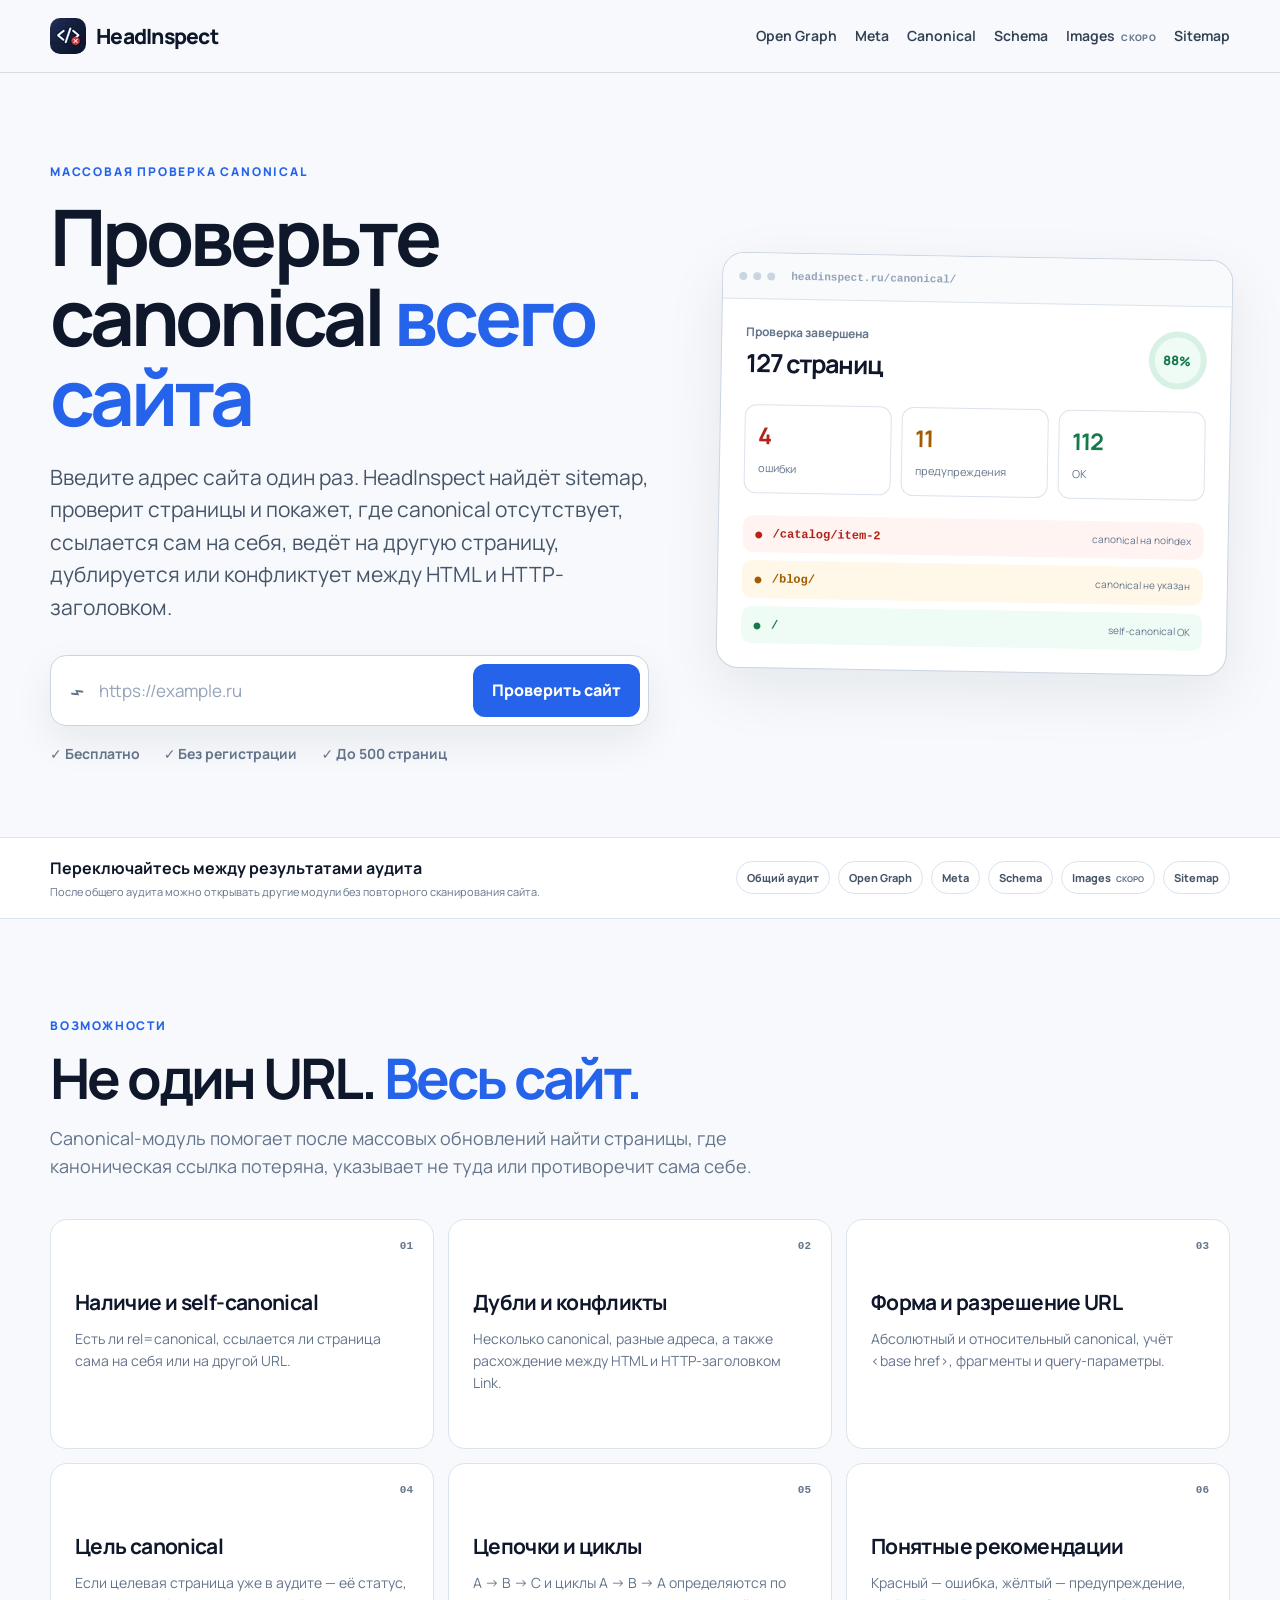
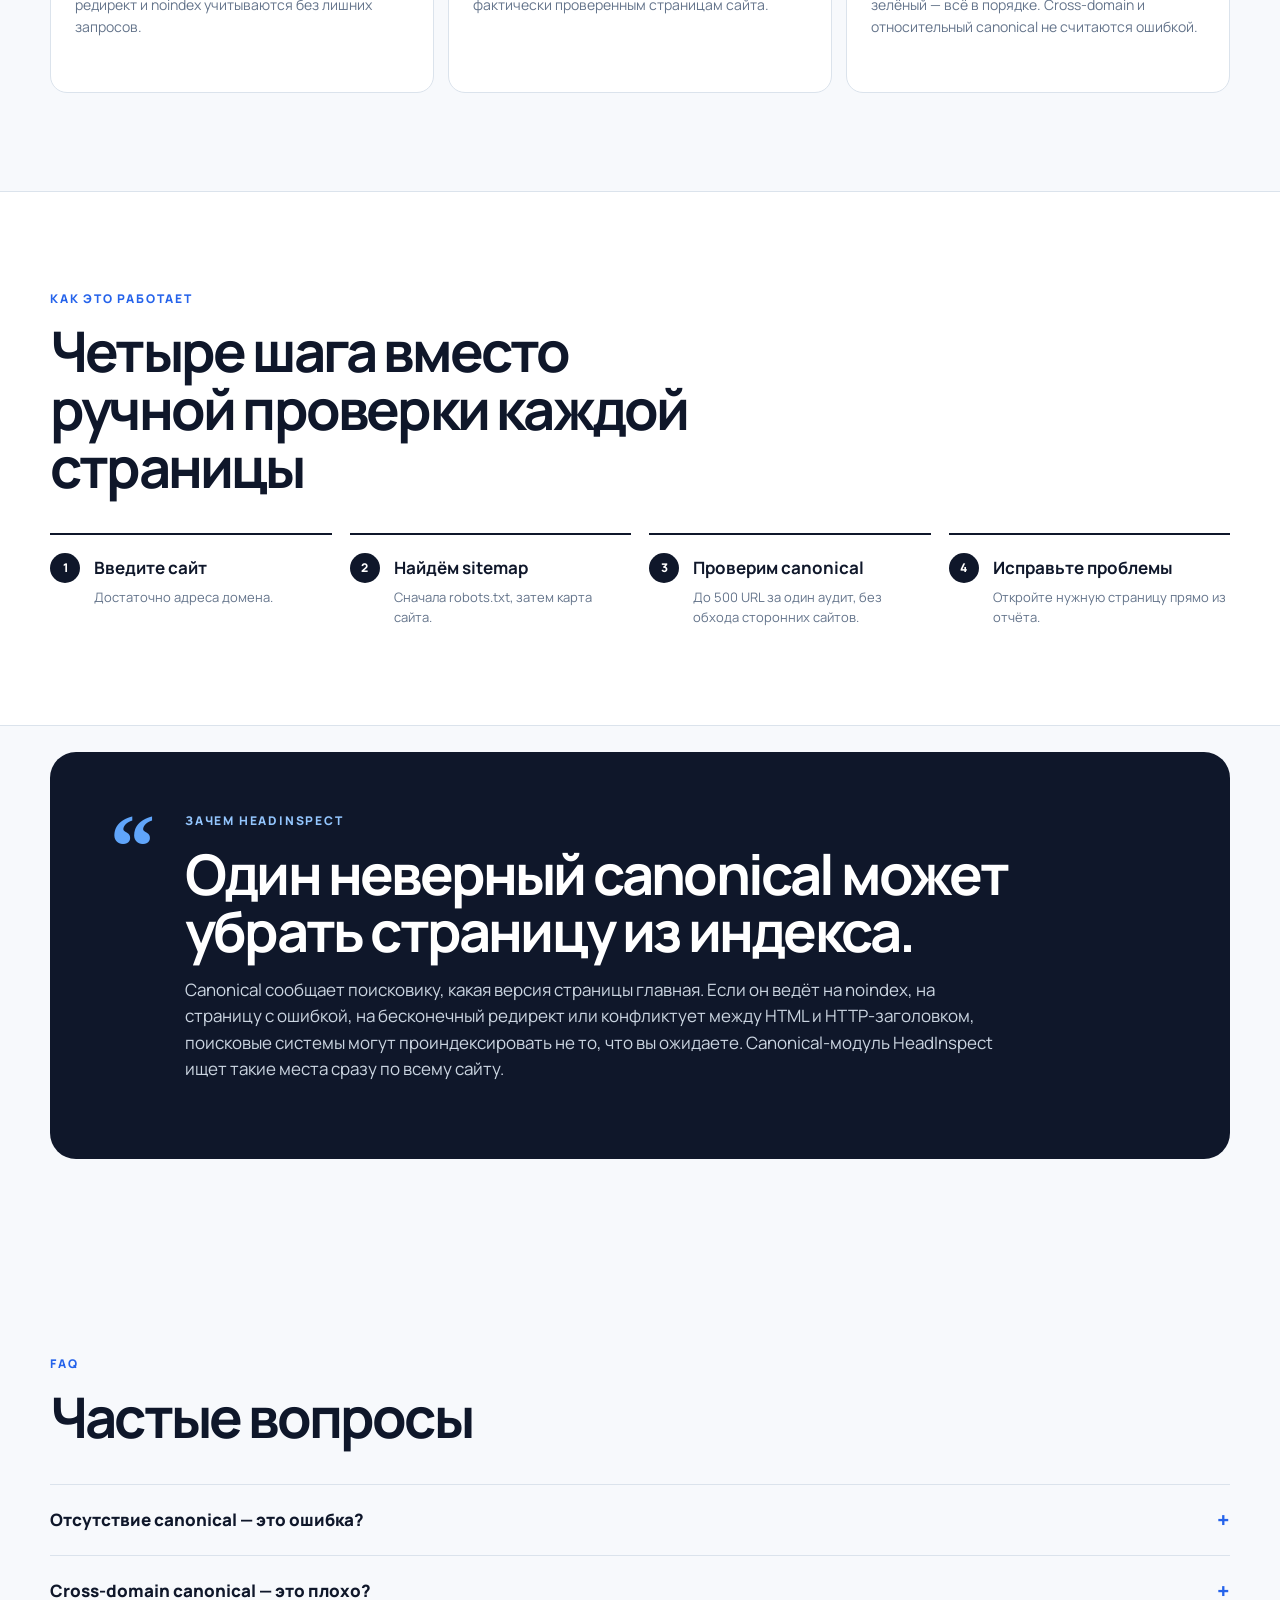
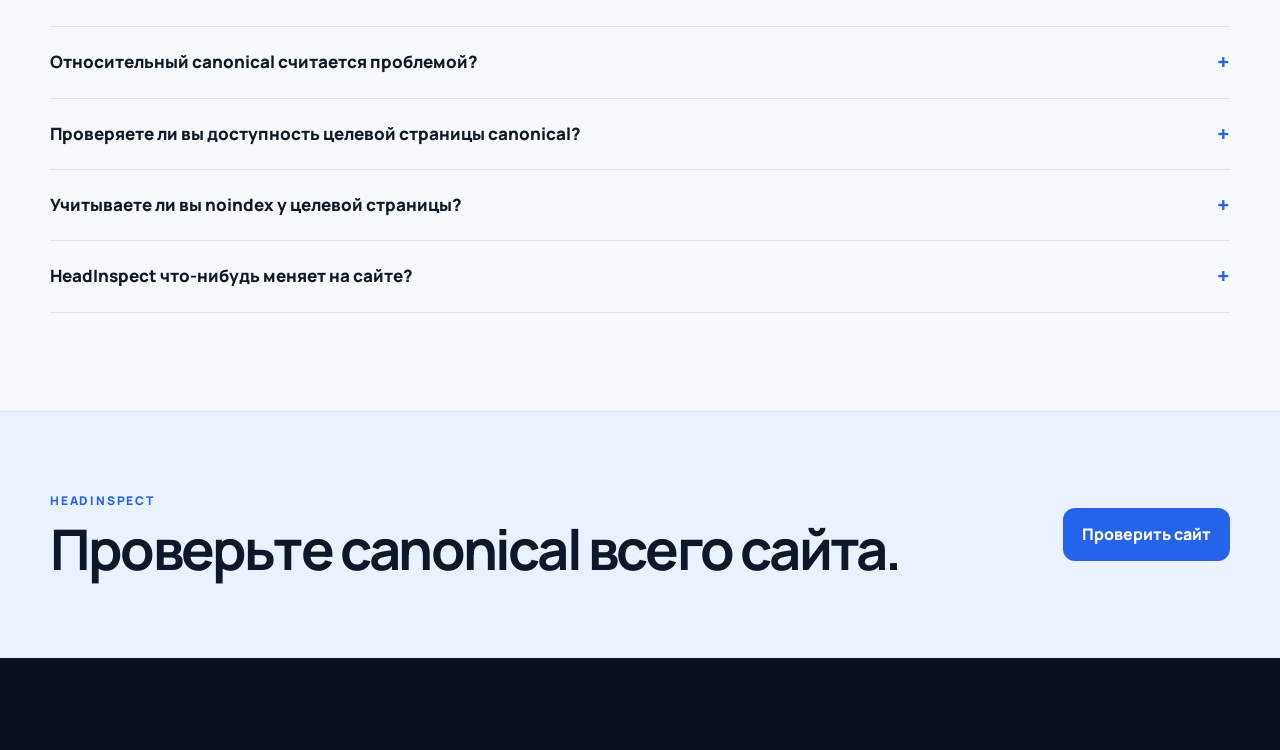
==== commit 11044834: "Add Canonical audit module" ====
--- a/site/canonical/index.html
+++ b/site/canonical/index.html
@@ -1,17 +1,388 @@
-<!doctype html><html lang="ru"><head><meta charset="utf-8"><meta name="viewport" content="width=device-width, initial-scale=1"><title>Проверка canonical всего сайта — HeadInspect</title><meta name="description" content="Проверка canonical на всех страницах: отсутствие, self-canonical, ссылки на другие URL, редиректы и битые цели."><meta name="robots" content="noindex,follow"><meta name="theme-color" content="#0f172a"><link rel="icon" href="/favicon.ico" sizes="any">
+<!doctype html>
+<html lang="ru">
+<head>
+  <meta charset="utf-8">
+  <meta name="viewport" content="width=device-width, initial-scale=1">
+  <title>Проверка canonical всего сайта — HeadInspect</title>
+  <meta name="description" content="Проверьте rel=canonical сразу на всех страницах сайта: отсутствие тега, self-canonical, ссылки на другие страницы, дубли, конфликты HTML и HTTP Link, цепочки и циклы.">
+  <meta name="keywords" content="проверка canonical, rel canonical, каноническая ссылка, self-canonical, дубли страниц, SEO аудит сайта, массовая проверка canonical">
+  <meta name="theme-color" content="#0f172a">
+  <meta property="og:title" content="Проверка canonical всего сайта — HeadInspect">
+  <meta property="og:description" content="Массовая проверка rel=canonical на страницах сайта: наличие, self-canonical, конфликты, цепочки и циклы.">
+  <meta property="og:type" content="website">
+  <meta property="og:url" content="https://headinspect.ru/canonical/">
+  <meta property="og:site_name" content="HeadInspect">
+  <meta property="og:locale" content="ru_RU">
+  <meta property="og:image" content="https://headinspect.ru/og-image.jpg">
+  <meta property="og:image:width" content="1200">
+  <meta property="og:image:height" content="630">
+  <meta property="og:image:type" content="image/jpeg">
+  <meta property="og:image:alt" content="HeadInspect — массовая техническая проверка сайта">
+  <link rel="canonical" href="https://headinspect.ru/canonical/">
+
+  <link rel="icon" type="image/svg+xml" href="/favicon.svg">
+  <link rel="icon" type="image/x-icon" href="/favicon.ico">
   <link rel="icon" type="image/png" sizes="32x32" href="/favicon-32x32.png">
   <link rel="icon" type="image/png" sizes="16x16" href="/favicon-16x16.png">
-  <link rel="apple-touch-icon" sizes="180x180" href="/apple-touch-icon.png"><link rel="stylesheet" href="../styles.css"></head><body>
-<header class="site-header"><div class="shell header-inner"><a class="brand" href="/"><img class="brand-logo" src="../headinspect-logo-36.webp" srcset="../headinspect-logo-36.webp 1x, ../headinspect-logo-72.webp 2x" width="36" height="36" alt=""><span>HeadInspect</span></a><button class="menu-toggle" type="button" aria-expanded="false" aria-controls="main-nav"><span class="sr-only">Открыть меню</span><span></span><span></span><span></span></button><nav id="main-nav" class="main-nav tools-nav" aria-label="Инструменты HeadInspect">
+  <link rel="apple-touch-icon" sizes="180x180" href="/apple-touch-icon.png">
+  <link rel="stylesheet" href="../styles.css">
+  <script type="application/ld+json">
+{
+  "@context": "https://schema.org",
+  "@graph": [
+    {
+      "@type": "WebSite",
+      "@id": "https://headinspect.ru/#website",
+      "url": "https://headinspect.ru/",
+      "name": "HeadInspect",
+      "inLanguage": "ru-RU",
+      "description": "HeadInspect — бесплатный сервис массовой технической проверки страниц сайта.",
+      "publisher": { "@id": "https://headinspect.ru/#creator" }
+    },
+    {
+      "@type": "Person",
+      "@id": "https://headinspect.ru/#creator",
+      "name": "Dmitry Starosta",
+      "url": "https://dmitrystarosta.github.io/projects/"
+    },
+    {
+      "@type": "WebPage",
+      "@id": "https://headinspect.ru/canonical/#webpage",
+      "url": "https://headinspect.ru/canonical/",
+      "name": "Проверка canonical всего сайта — HeadInspect",
+      "description": "Массовая проверка rel=canonical на страницах сайта: наличие, self-canonical, конфликты, цепочки и циклы.",
+      "inLanguage": "ru-RU",
+      "isPartOf": { "@id": "https://headinspect.ru/#website" },
+      "mainEntity": { "@id": "https://headinspect.ru/canonical/#app" }
+    },
+    {
+      "@type": "WebApplication",
+      "@id": "https://headinspect.ru/canonical/#app",
+      "name": "Проверка canonical всего сайта",
+      "url": "https://headinspect.ru/canonical/",
+      "applicationCategory": "DeveloperApplication",
+      "operatingSystem": "Любая ОС с современным веб-браузером",
+      "inLanguage": "ru-RU",
+      "description": "Проверяет rel=canonical на страницах сайта: отсутствие, self-canonical, ссылки на другие страницы, дубли, конфликты HTML и HTTP Link, цепочки и циклы.",
+      "isAccessibleForFree": true,
+      "offers": { "@type": "Offer", "price": "0", "priceCurrency": "RUB" },
+      "creator": { "@id": "https://headinspect.ru/#creator" },
+      "isPartOf": { "@id": "https://headinspect.ru/#website" }
+    }
+  ]
+}
+  </script>
+</head>
+<body>
+  <header class="site-header">
+    <div class="shell header-inner">
+      <a class="brand" href="/" aria-label="HeadInspect — на главную">
+        <img class="brand-logo" src="../headinspect-logo-36.webp" srcset="../headinspect-logo-36.webp 1x, ../headinspect-logo-72.webp 2x" width="36" height="36" alt="" aria-hidden="true">
+        <span>HeadInspect</span>
+      </a>
+
+      <button class="menu-toggle" type="button" aria-expanded="false" aria-controls="main-nav">
+        <span class="sr-only">Открыть меню</span>
+        <span></span><span></span><span></span>
+      </button>
+
+      <nav id="main-nav" class="main-nav tools-nav" aria-label="Инструменты HeadInspect">
         <a href="/open-graph/">Open Graph</a>
         <a href="/meta/">Meta</a>
-        <a href="/canonical/">Canonical <span class="nav-soon">скоро</span></a>
+        <a href="/canonical/" aria-current="page">Canonical</a>
         <a href="/schema/">Schema</a>
         <a href="/images/">Images <span class="nav-soon">скоро</span></a>
         <a href="/sitemap/">Sitemap</a>
-      </nav></div></header>
-<main id="top"><section class="hero placeholder-hero"><div class="shell placeholder-hero-inner"><div class="eyebrow">CANONICAL · SITE-WIDE AUDIT</div><div class="tool-badge big">Скоро</div><h1>Проверка canonical всего сайта</h1><p class="hero-lead">Проверка canonical на всех страницах: отсутствие, self-canonical, ссылки на другие URL, редиректы и битые цели.</p><div class="coming-form"><div class="url-field disabled"><span class="url-icon">⌁</span><input type="url" placeholder="https://example.ru" disabled><button class="primary-btn" type="button" disabled>Проверить сайт</button></div><p>Модуль ещё не запущен. Когда он появится, здесь будет работать тот же массовый аудит до 500 страниц.</p></div><div class="placeholder-actions"><a class="primary-btn link-btn" href="/open-graph/">Проверить Open Graph</a><a class="primary-btn link-btn" href="/meta/">Проверить Meta</a><a class="ghost-btn link-btn" href="/">Все инструменты</a></div></div></section>
-<section class="content-section"><div class="shell"><div class="section-intro"><div class="section-kicker">ЧТО БУДЕТ ПРОВЕРЯТЬСЯ</div><h2>Канонические URL <span>на всём сайте.</span></h2><p>Страница уже занимает своё место в архитектуре HeadInspect. После запуска здесь появится специализированный результат, а модуль войдёт и в общий аудит на главной.</p></div><div class="feature-grid"><article class="feature-card"><span class="feature-num">01</span><h3>наличие rel="canonical"</h3><p>наличие rel="canonical"</p></article><article class="feature-card"><span class="feature-num">02</span><h3>self-canonical</h3><p>self-canonical</p></article><article class="feature-card"><span class="feature-num">03</span><h3>canonical на другую страницу</h3><p>canonical на другую страницу</p></article><article class="feature-card"><span class="feature-num">04</span><h3>canonical на redirect</h3><p>canonical на redirect</p></article><article class="feature-card"><span class="feature-num">05</span><h3>битые canonical</h3><p>битые canonical</p></article><article class="feature-card"><span class="feature-num">06</span><h3>конфликты с URL страницы</h3><p>конфликты с URL страницы</p></article></div></div></section>
-<section class="cross-tools"><div class="shell cross-tools-inner"><div><strong>Уже работают Open Graph и Meta</strong><span>Оба модуля можно запускать отдельно или вместе из общего аудита сайта.</span></div><div class="cross-tool-links"><a href="/open-graph/">Open Graph →</a><a href="/meta/">Meta →</a></div></div></section>
-</main><footer class="site-footer" id="site-footer"></footer><script src="/footer.js"></script><script src="../shell.js"></script><script src="/consent.js"></script>
-</body></html>+      </nav>
+    </div>
+  </header>
+
+  <main id="top">
+    <section class="hero">
+      <div class="shell hero-grid">
+        <div class="hero-copy">
+          <div class="eyebrow">МАССОВАЯ ПРОВЕРКА CANONICAL</div>
+          <h1>Проверьте canonical <span>всего сайта</span></h1>
+          <p class="hero-lead">
+            Введите адрес сайта один раз. HeadInspect найдёт sitemap, проверит страницы и покажет,
+            где canonical отсутствует, ссылается сам на себя, ведёт на другую страницу, дублируется
+            или конфликтует между HTML и HTTP-заголовком.
+          </p>
+
+          <form id="audit-form" class="audit-form" novalidate>
+            <label class="sr-only" for="site-url">Адрес сайта</label>
+            <div class="url-field">
+              <span class="url-icon" aria-hidden="true">⌁</span>
+              <input id="site-url" name="site-url" type="url" inputmode="url"
+                     autocomplete="url" placeholder="https://example.ru" required>
+              <button class="primary-btn" type="submit">Проверить сайт</button>
+            </div>
+            <p id="form-error" class="form-error" role="alert" hidden></p>
+          </form>
+
+          <div class="hero-meta">
+            <span>✓ Бесплатно</span>
+            <span>✓ Без регистрации</span>
+            <span>✓ До 500 страниц</span>
+          </div>
+        </div>
+
+        <aside class="hero-panel meta-hero-panel" aria-label="Пример результата Canonical-аудита">
+          <div class="panel-toolbar">
+            <div class="traffic-lights" aria-hidden="true"><i></i><i></i><i></i></div>
+            <span>headinspect.ru/canonical/</span>
+          </div>
+          <div class="mini-report">
+            <div class="mini-top">
+              <div>
+                <span class="mini-label">Проверка завершена</span>
+                <strong>127 страниц</strong>
+              </div>
+              <span class="score">88%</span>
+            </div>
+            <div class="mini-stats">
+              <div class="mini-stat error"><b>4</b><span>ошибки</span></div>
+              <div class="mini-stat warning"><b>11</b><span>предупреждения</span></div>
+              <div class="mini-stat success"><b>112</b><span>OK</span></div>
+            </div>
+            <div class="mini-rows">
+              <div class="mini-row bad"><span>●</span><code>/catalog/item-2</code><small>canonical на noindex</small></div>
+              <div class="mini-row warn"><span>●</span><code>/blog/</code><small>canonical не указан</small></div>
+              <div class="mini-row good"><span>●</span><code>/</code><small>self-canonical OK</small></div>
+            </div>
+          </div>
+        </aside>
+      </div>
+    </section>
+
+    <section class="cross-tools">
+      <div class="shell cross-tools-inner">
+        <div><strong>Переключайтесь между результатами аудита</strong><span>После общего аудита можно открывать другие модули без повторного сканирования сайта.</span></div>
+        <div class="cross-tool-links"><a href="/">Общий аудит</a><a href="/open-graph/">Open Graph</a><a href="/meta/">Meta</a><a href="/schema/">Schema</a><a href="/images/">Images <small>скоро</small></a><a href="/sitemap/">Sitemap</a></div>
+      </div>
+    </section>
+
+    <section id="audit-workspace" class="audit-workspace" hidden>
+      <div class="shell">
+        <div id="progress-card" class="progress-card">
+          <div class="section-kicker">АУДИТ</div>
+          <div class="progress-heading">
+            <div>
+              <h2>Проверяем <span id="audit-host">example.ru</span></h2>
+              <p>HeadInspect последовательно находит карту сайта и анализирует страницы.</p>
+            </div>
+            <strong id="progress-percent">0%</strong>
+          </div>
+
+          <div class="progress-track" aria-hidden="true">
+            <div id="progress-bar" class="progress-bar"></div>
+          </div>
+
+          <div class="progress-steps" aria-live="polite">
+            <div class="step" data-step="site"><span>○</span> Сайт доступен</div>
+            <div class="step" data-step="robots"><span>○</span> robots.txt найден</div>
+            <div class="step" data-step="sitemap"><span>○</span> sitemap найден</div>
+            <div class="step" data-step="urls"><span>○</span> найдено <b id="found-count">0</b> страниц</div>
+            <div class="step" data-step="scan"><span>○</span> проверено <b id="checked-count">0</b> из <b id="total-count">0</b></div>
+          </div>
+        </div>
+
+        <div id="results-card" class="results-card" hidden>
+          <div class="results-head">
+            <div>
+              <div class="section-kicker">РЕЗУЛЬТАТ</div>
+              <h2>Проверка завершена</h2>
+              <p><strong id="result-total">0</strong> страниц проверено<span id="result-unavailable-summary" hidden> · Не удалось проверить: <strong id="result-unavailable">0</strong></span></p>
+            </div>
+            <div class="results-actions">
+              <button id="download-btn" class="secondary-btn" type="button" title="Экспорт Excel — следующий этап">Скачать Excel</button>
+              <button id="restart-btn" class="ghost-btn" type="button">Проверить заново</button>
+            </div>
+          </div>
+
+          <div class="summary-grid">
+            <button class="summary-card error active-filter" data-filter="error" type="button">
+              <span class="status-dot"></span>
+              <strong id="count-errors">0</strong>
+              <small>Ошибки</small>
+            </button>
+            <button class="summary-card warning" data-filter="warning" type="button">
+              <span class="status-dot"></span>
+              <strong id="count-warnings">0</strong>
+              <small>Предупреждения</small>
+            </button>
+            <button class="summary-card success" data-filter="success" type="button">
+              <span class="status-dot"></span>
+              <strong id="count-ok">0</strong>
+              <small>OK</small>
+            </button>
+            <button class="summary-card all" data-filter="all" type="button">
+              <span class="status-dot"></span>
+              <strong id="count-all">0</strong>
+              <small>Все страницы</small>
+            </button>
+          </div>
+
+          <div class="table-toolbar">
+            <div class="filter-tabs" role="group" aria-label="Фильтр результатов">
+              <button class="filter-tab active" data-filter="problems" type="button">Проблемы <span id="tab-problems">0</span></button>
+              <button class="filter-tab" data-filter="error" type="button">Ошибки <span id="tab-errors">0</span></button>
+              <button class="filter-tab" data-filter="warning" type="button">Предупреждения <span id="tab-warnings">0</span></button>
+              <button class="filter-tab" data-filter="unavailable" type="button">Без ответа <span id="tab-unavailable">0</span></button>
+              <button class="filter-tab" data-filter="success" type="button">OK <span id="tab-ok">0</span></button>
+              <button class="filter-tab" data-filter="all" type="button">Все <span id="tab-all">0</span></button>
+            </div>
+            <div class="toolbar-note">Страница → Canonical → результат. Нажмите на строку, чтобы раскрыть подробности</div>
+          </div>
+
+          <div id="result-list" class="result-list" aria-live="polite"></div>
+          <div id="empty-state" class="empty-state" hidden>По этому фильтру ничего не найдено.</div>
+          <button id="load-more-btn" class="load-more-btn" type="button" hidden>Показать ещё</button>
+        </div>
+      </div>
+    </section>
+
+    <section id="features" class="content-section">
+      <div class="shell">
+        <div class="section-intro">
+          <div class="section-kicker">ВОЗМОЖНОСТИ</div>
+          <h2>Не один URL. <span>Весь сайт.</span></h2>
+          <p>
+            Canonical-модуль помогает после массовых обновлений найти страницы, где каноническая
+            ссылка потеряна, указывает не туда или противоречит сама себе.
+          </p>
+        </div>
+
+        <div class="feature-grid">
+          <article class="feature-card">
+            <span class="feature-num">01</span>
+            <h3>Наличие и self-canonical</h3>
+            <p>Есть ли rel=canonical, ссылается ли страница сама на себя или на другой URL.</p>
+          </article>
+          <article class="feature-card">
+            <span class="feature-num">02</span>
+            <h3>Дубли и конфликты</h3>
+            <p>Несколько canonical, разные адреса, а также расхождение между HTML и HTTP-заголовком Link.</p>
+          </article>
+          <article class="feature-card">
+            <span class="feature-num">03</span>
+            <h3>Форма и разрешение URL</h3>
+            <p>Абсолютный и относительный canonical, учёт &lt;base href&gt;, фрагменты и query-параметры.</p>
+          </article>
+          <article class="feature-card">
+            <span class="feature-num">04</span>
+            <h3>Цель canonical</h3>
+            <p>Если целевая страница уже в аудите — её статус, редирект и noindex учитываются без лишних запросов.</p>
+          </article>
+          <article class="feature-card">
+            <span class="feature-num">05</span>
+            <h3>Цепочки и циклы</h3>
+            <p>A → B → C и циклы A → B → A определяются по фактически проверенным страницам сайта.</p>
+          </article>
+          <article class="feature-card">
+            <span class="feature-num">06</span>
+            <h3>Понятные рекомендации</h3>
+            <p>Красный — ошибка, жёлтый — предупреждение, зелёный — всё в порядке. Cross-domain и относительный canonical не считаются ошибкой.</p>
+          </article>
+        </div>
+      </div>
+    </section>
+
+    <section id="how" class="content-section alt">
+      <div class="shell">
+        <div class="section-intro narrow">
+          <div class="section-kicker">КАК ЭТО РАБОТАЕТ</div>
+          <h2>Четыре шага вместо ручной проверки каждой страницы</h2>
+        </div>
+
+        <ol class="steps-grid">
+          <li><span>1</span><div><h3>Введите сайт</h3><p>Достаточно адреса домена.</p></div></li>
+          <li><span>2</span><div><h3>Найдём sitemap</h3><p>Сначала robots.txt, затем карта сайта.</p></div></li>
+          <li><span>3</span><div><h3>Проверим canonical</h3><p>До 500 URL за один аудит, без обхода сторонних сайтов.</p></div></li>
+          <li><span>4</span><div><h3>Исправьте проблемы</h3><p>Откройте нужную страницу прямо из отчёта.</p></div></li>
+        </ol>
+      </div>
+    </section>
+
+    <section class="story-section">
+      <div class="shell story-card">
+        <div class="story-mark">“</div>
+        <div>
+          <div class="section-kicker">ЗАЧЕМ HEADINSPECT</div>
+          <h2>Один неверный canonical может убрать страницу из индекса.</h2>
+          <p>
+            Canonical сообщает поисковику, какая версия страницы главная. Если он ведёт на noindex,
+            на страницу с ошибкой, на бесконечный редирект или конфликтует между HTML и HTTP-заголовком,
+            поисковые системы могут проиндексировать не то, что вы ожидаете. Canonical-модуль HeadInspect
+            ищет такие места сразу по всему сайту.
+          </p>
+        </div>
+      </div>
+    </section>
+
+    <section id="faq" class="content-section">
+      <div class="shell">
+        <div class="section-intro narrow">
+          <div class="section-kicker">FAQ</div>
+          <h2>Частые вопросы</h2>
+        </div>
+
+        <div class="faq-list">
+          <details>
+            <summary>Отсутствие canonical — это ошибка?</summary>
+            <p>Технически тег rel=canonical не обязателен. Но HeadInspect — аудитор, поэтому страницу без canonical мы помечаем предупреждением, чтобы вы видели, где поисковик выбирает каноническую версию сам.</p>
+          </details>
+          <details>
+            <summary>Cross-domain canonical — это плохо?</summary>
+            <p>Нет. Canonical на другой домен допустим стандартом (например, при синдикации контента). HeadInspect показывает это информационно и не считает ошибкой.</p>
+          </details>
+          <details>
+            <summary>Относительный canonical считается проблемой?</summary>
+            <p>Нет, если он корректно разрешается относительно адреса страницы (с учётом &lt;base href&gt;). HeadInspect показывает разрешённый абсолютный URL в подробностях строки.</p>
+          </details>
+          <details>
+            <summary>Проверяете ли вы доступность целевой страницы canonical?</summary>
+            <p>Только если она уже входит в текущий аудит. HeadInspect не делает дополнительных сетевых запросов ради canonical и не обходит сторонние сайты. Если цель не проверялась, так и указано — без ошибки.</p>
+          </details>
+          <details>
+            <summary>Учитываете ли вы noindex у целевой страницы?</summary>
+            <p>Да. noindex определяется по &lt;meta name="robots"&gt; и HTTP-заголовку X-Robots-Tag. Canonical на noindex-страницу — конфликт сигналов, помечается ошибкой.</p>
+          </details>
+          <details>
+            <summary>HeadInspect что-нибудь меняет на сайте?</summary>
+            <p>Нет. Аудит только читает публично доступные страницы и их метаданные.</p>
+          </details>
+        </div>
+      </div>
+    </section>
+
+    <section class="bottom-cta">
+      <div class="shell bottom-cta-inner">
+        <div>
+          <div class="section-kicker">HEADINSPECT</div>
+          <h2>Проверьте canonical всего сайта.</h2>
+        </div>
+        <a class="primary-btn link-btn" href="#top">Проверить сайт</a>
+      </div>
+    </section>
+  </main>
+
+  <footer class="site-footer" id="site-footer"></footer>
+<script src="/footer.js"></script>
+
+  <template id="detail-template">
+    <div class="detail-panel meta-detail-panel">
+      <div class="detail-copy">
+        <div class="detail-title"></div>
+        <div class="meta-list"></div>
+        <div class="issue-box"></div>
+        <div class="detail-actions"></div>
+      </div>
+    </div>
+  </template>
+
+  <script src="/common.js"></script>
+  <script src="../canonical.js"></script>
+<script src="/consent.js"></script>
+</body>
+</html>
--- a/site/styles.css
+++ b/site/styles.css
@@ -537,6 +537,44 @@
 .status-error .result-message { color: var(--error); }
 .status-warning .result-message { color: var(--warning); }
 .status-success .result-message { color: var(--success); }
+
+/* Canonical module: "страница → canonical → результат" in one main line.
+   Uses the theme CSS variables throughout so light/dark come for free. */
+.result-item-main.canonical-main {
+  grid-template-columns: 10px minmax(0, 1fr) 22px;
+}
+.canonical-flow {
+  min-width: 0;
+  display: flex;
+  flex-wrap: wrap;
+  align-items: center;
+  gap: 8px;
+  font-size: 12px;
+}
+.canonical-flow .result-path { flex: 0 1 auto; }
+.canonical-arrow { color: var(--muted); flex: 0 0 auto; }
+.canonical-target {
+  min-width: 0;
+  flex: 0 1 auto;
+  overflow: hidden;
+  text-overflow: ellipsis;
+  white-space: nowrap;
+  font: 650 12px ui-monospace, SFMono-Regular, Menlo, Consolas, monospace;
+  color: var(--muted);
+}
+.canonical-verdict {
+  margin-left: auto;
+  flex: 0 0 auto;
+  font-weight: 700;
+  white-space: nowrap;
+  color: var(--muted);
+}
+.status-error .canonical-verdict { color: var(--error); }
+.status-warning .canonical-verdict { color: var(--warning); }
+.status-success .canonical-verdict { color: var(--success); }
+@media (max-width: 640px) {
+  .canonical-verdict { margin-left: 0; }
+}
 
 .result-chevron {
   justify-self: end;
@@ -1154,3 +1192,223 @@
 .robots-status.error { border-color:#fecaca; background:#fef2f2; }
 .robots-status.error .robots-status-icon { background:#fee2e2; color:var(--error); }
 @media (max-width:760px) { .robots-status { padding:15px; } .robots-status-copy span { font-size:13px; } }
+
+/* Technical fetch failures are neutral: they are not site errors or warnings. */
+.status-unavailable{border-color:#e2e8f0!important;background:#f8fafc!important}.status-unavailable .status-dot{background:#94a3b8!important}.status-unavailable .result-message{color:#64748b!important}
+
+/* === Dark theme: first visual test === */
+@media (prefers-color-scheme: dark) {
+  :root {
+    --bg: #0b1120;
+    --surface: #111827;
+    --surface-2: #172033;
+    --ink: #e8eef7;
+    --muted: #9aa9bd;
+    --line: #263449;
+    --line-dark: #34445b;
+    --accent: #3b82f6;
+    --accent-dark: #2563eb;
+    --error: #f87171;
+    --error-bg: #291719;
+    --warning: #fbbf24;
+    --warning-bg: #2a2113;
+    --success: #4ade80;
+    --success-bg: #14251d;
+    --shadow: 0 20px 60px rgba(0, 0, 0, .24);
+    --border: var(--line);
+    --blue: var(--accent);
+  }
+
+  .site-header {
+    background: rgba(11, 17, 32, .9);
+    border-bottom-color: rgba(52, 68, 91, .75);
+  }
+
+  .main-nav a,
+  .hero-lead,
+  .ghost-btn,
+  .filter-tab,
+  .cross-tool-links a,
+  .policy-page section p,
+  .analytics-notice p {
+    color: #b5c1d1;
+  }
+
+  .url-field,
+  .hero-panel,
+  .progress-card,
+  .results-card,
+  .summary-card,
+  .result-item,
+  .result-item-detail,
+  .feature-card,
+  .tool-card,
+  .audit-module,
+  .cross-tools,
+  .analytics-notice,
+  .robots-status {
+    background: var(--surface);
+  }
+
+  .url-field {
+    box-shadow: 0 15px 40px rgba(0, 0, 0, .2);
+  }
+  .url-field:focus-within {
+    box-shadow: 0 0 0 4px rgba(59,130,246,.16), 0 15px 40px rgba(0,0,0,.2);
+  }
+  .url-field input::placeholder,
+  .panel-toolbar,
+  .result-chevron,
+  .filter-tab span,
+  .module-counts em,
+  .module-arrow,
+  .module-preview-row em {
+    color: #718096;
+  }
+
+  .secondary-btn,
+  .filter-tab.active,
+  .tool-code {
+    background: #243044;
+    color: #f8fafc;
+    border-color: #34445b;
+  }
+  .secondary-btn:hover { background: #2d3b52; }
+  .ghost-btn:hover {
+    border-color: #52627a;
+    background: var(--surface-2);
+  }
+
+  .panel-toolbar,
+  .issue-box,
+  .preview-box,
+  .tool-badge {
+    background: var(--surface-2);
+  }
+  .traffic-lights i { background: #52627a; }
+  .score { border-color: #234534; }
+  .progress-track { background: #202c3e; }
+
+  .step.done { border-color: #28543c; }
+  .step.active {
+    background: #132744;
+    border-color: #28558b;
+  }
+
+  .summary-card:hover,
+  .tool-card:hover { border-color: #52627a; }
+  .summary-card.all .status-dot { background: #94a3b8; }
+
+  .filter-tab { background: var(--surface); }
+  .filter-tab.active span { color: #b8c4d4; }
+
+  .result-item.status-error { border-color: #593033; }
+  .result-item.status-warning { border-color: #5b4823; }
+  .result-item.status-success {
+    background: #111d18;
+    border-color: #294638;
+  }
+  .result-message,
+  .mini-row small { color: var(--muted); }
+  .result-item-detail { border-top-color: rgba(113,128,150,.28); }
+  .result-item-main:hover { filter: brightness(1.06); }
+
+  .load-more-btn {
+    border-color: #28558b;
+    background: #132744;
+    color: #60a5fa;
+  }
+  .load-more-btn:hover {
+    border-color: #3b82f6;
+    background: #183154;
+  }
+
+  .meta-item { color: #60a5fa; }
+  .meta-item code { color: var(--ink); }
+  .issue-box { color: #b5c1d1; }
+  .preview-label { color: var(--muted); }
+
+  .content-section.alt {
+    background: #0e1627;
+    border-block-color: var(--line);
+  }
+  .section-intro p,
+  .feature-card p,
+  .feature-card small,
+  .availability-note,
+  .nav-soon { color: var(--muted); }
+
+  .bottom-cta {
+    background: #101d33;
+    border-top-color: #263b5d;
+  }
+
+  .tool-icon {
+    background: #162b4a;
+    color: #60a5fa;
+  }
+  .tool-card.live {
+    border-color: #2b4f7d;
+    background: linear-gradient(180deg, #111827 0%, #121d30 100%);
+  }
+  .tool-badge { color: #aab7c8; }
+  .module-status.soon { background: #64748b; }
+  .audit-module-body { border-top-color: var(--line); }
+
+  .policy-page section { border-top-color: var(--line); }
+  .analytics-notice {
+    border-color: var(--line-dark);
+    box-shadow: 0 24px 70px rgba(0,0,0,.38);
+  }
+
+  .robots-status-icon {
+    background: #202c3e;
+    color: #aebbc9;
+  }
+  .robots-status-copy code { color: var(--muted); }
+  .robots-status.ok {
+    border-color: #28543c;
+    background: var(--success-bg);
+  }
+  .robots-status.ok .robots-status-icon { background: #1c3b2a; }
+  .robots-status.warn {
+    border-color: #5b4823;
+    background: var(--warning-bg);
+  }
+  .robots-status.warn .robots-status-icon { background: #443516; }
+  .robots-status.error {
+    border-color: #593033;
+    background: var(--error-bg);
+  }
+  .robots-status.error .robots-status-icon { background: #472326; }
+
+  .status-unavailable {
+    border-color: var(--line) !important;
+    background: var(--surface-2) !important;
+  }
+  .status-unavailable .status-dot { background: #718096 !important; }
+  .status-unavailable .result-message { color: var(--muted) !important; }
+
+  /* Dark-theme follow-up: audit counters and the repeated story/quote card. */
+  .summary-card strong {
+    color: var(--ink);
+  }
+
+  .story-card {
+    background: #162238;
+    border: 1px solid #2a3b55;
+    color: var(--ink);
+  }
+  .story-card h2 { color: var(--ink); }
+  .story-card p { color: var(--muted); }
+  .story-card .section-kicker { color: #60a5fa; }
+
+  @media (max-width: 760px) {
+    .main-nav {
+      background: var(--surface);
+      border-color: var(--line);
+      box-shadow: 0 18px 45px rgba(0,0,0,.35);
+    }
+    .main-nav a:hover { background: var(--surface-2); }
+  }
+}
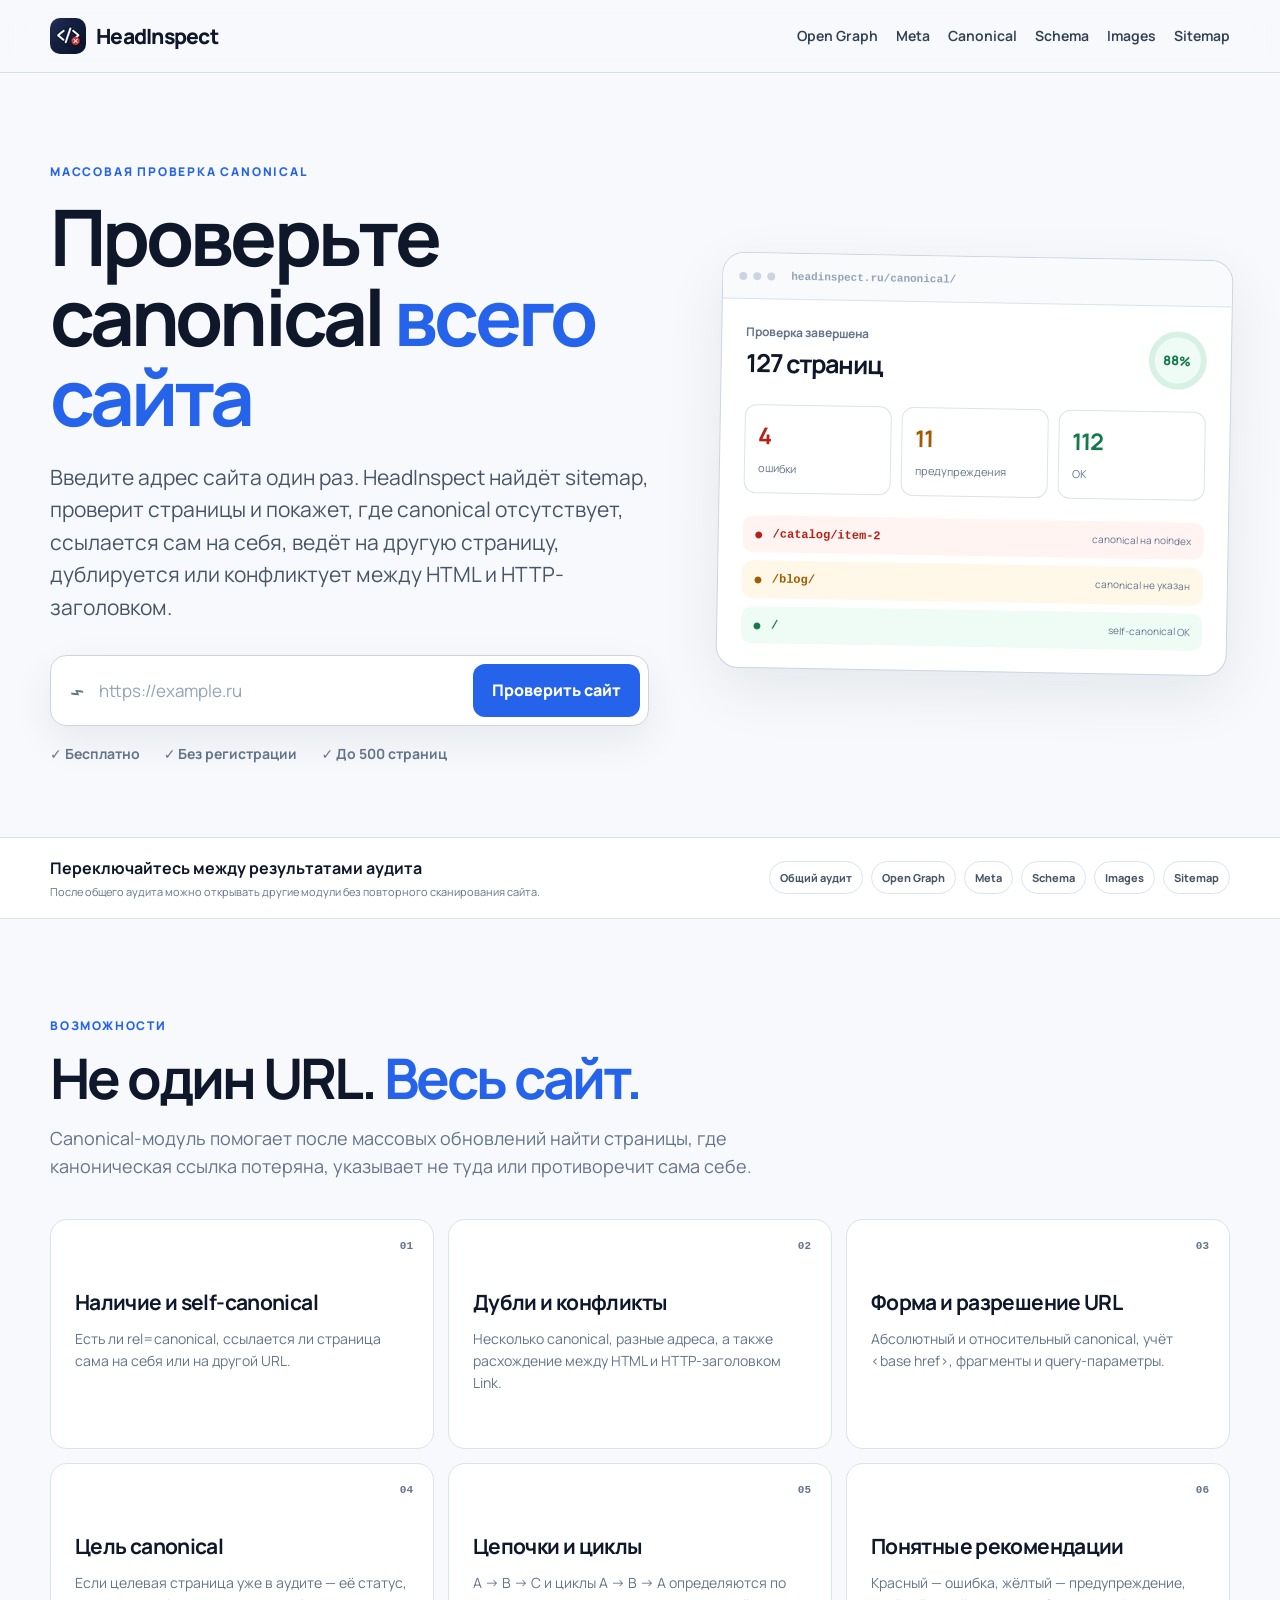
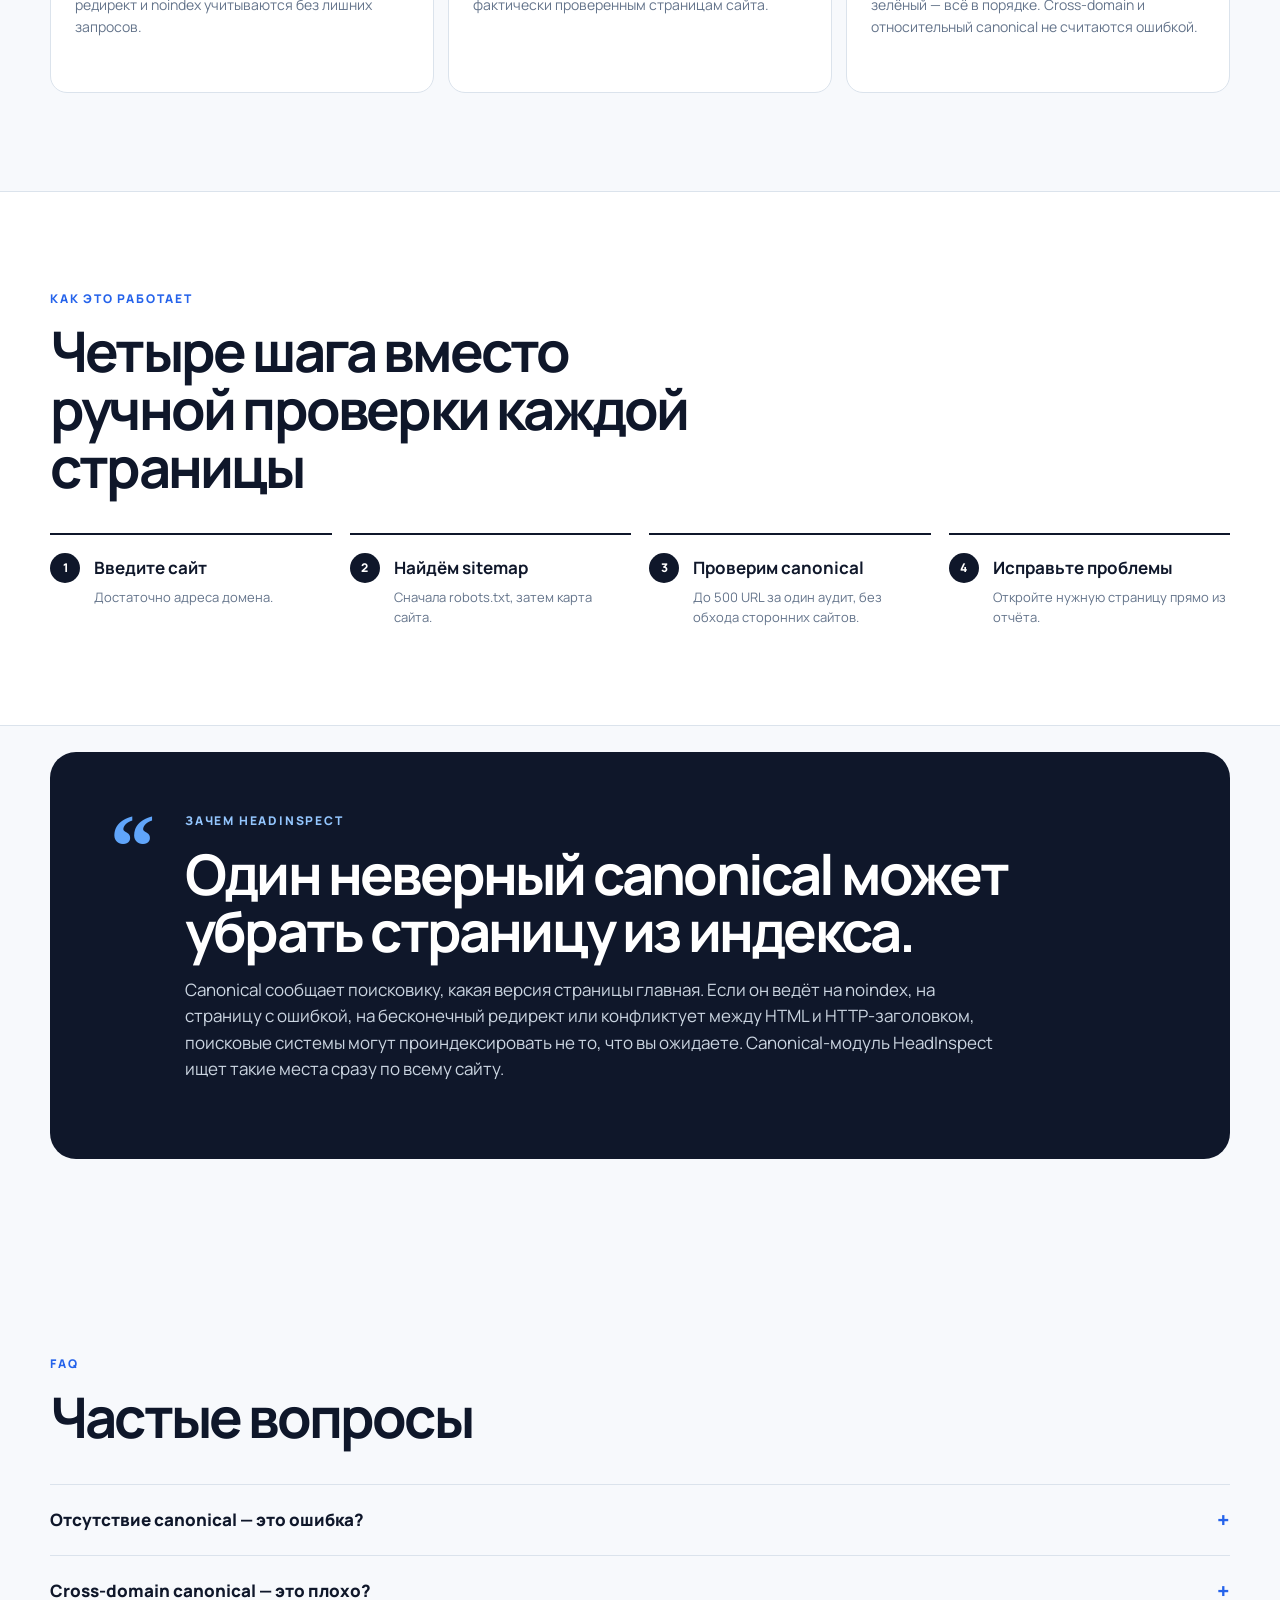
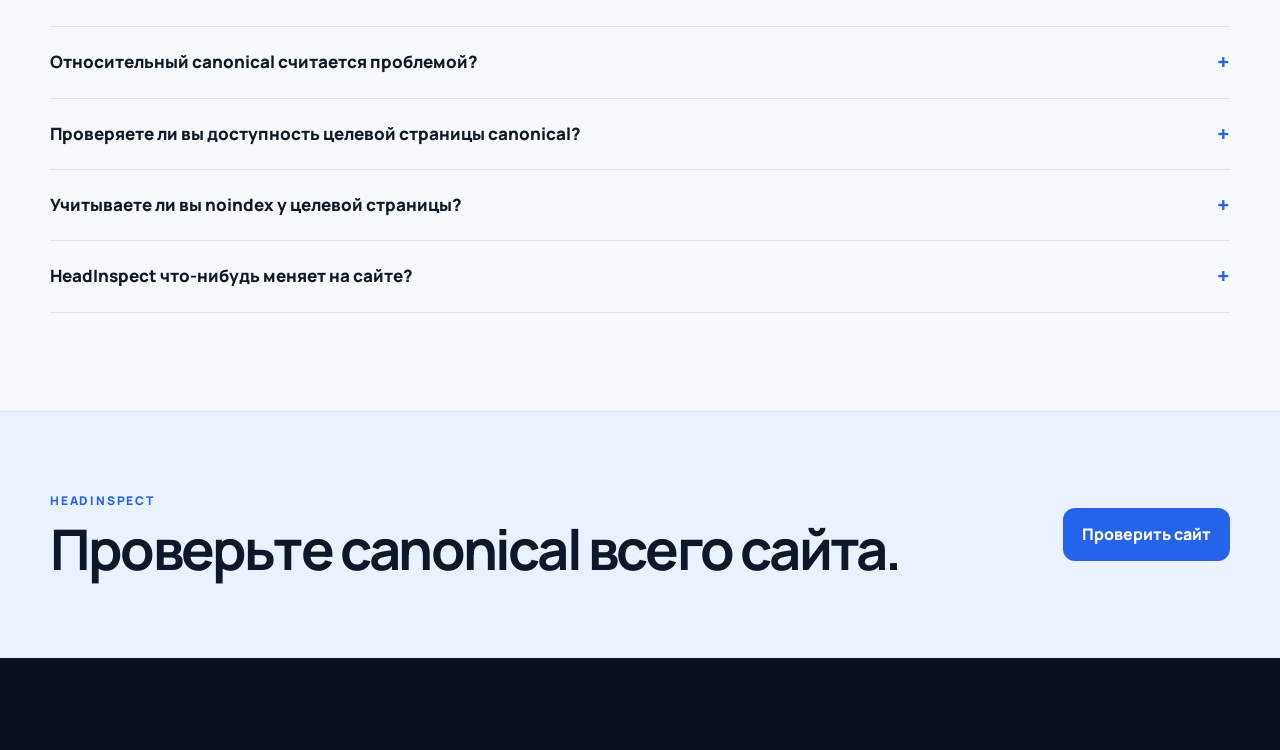
==== commit 31572cf4: "Add Images audit and Excel export" ====
--- a/site/canonical/index.html
+++ b/site/canonical/index.html
@@ -4,7 +4,7 @@
   <meta charset="utf-8">
   <meta name="viewport" content="width=device-width, initial-scale=1">
   <title>Проверка canonical всего сайта — HeadInspect</title>
-  <meta name="description" content="Проверьте rel=canonical сразу на всех страницах сайта: отсутствие тега, self-canonical, ссылки на другие страницы, дубли, конфликты HTML и HTTP Link, цепочки и циклы.">
+  <meta name="description" content="Проверьте rel=canonical на всех страницах сайта: отсутствие тега, self-canonical, ссылки на другие страницы, дубли и конфликты HTML и HTTP Link.">
   <meta name="keywords" content="проверка canonical, rel canonical, каноническая ссылка, self-canonical, дубли страниц, SEO аудит сайта, массовая проверка canonical">
   <meta name="theme-color" content="#0f172a">
   <meta property="og:title" content="Проверка canonical всего сайта — HeadInspect">
@@ -37,6 +37,10 @@
       "name": "HeadInspect",
       "inLanguage": "ru-RU",
       "description": "HeadInspect — бесплатный сервис массовой технической проверки страниц сайта.",
+      "sameAs": [
+        "https://vk.ru/headinspect",
+        "https://t.me/headinspect"
+      ],
       "publisher": { "@id": "https://headinspect.ru/#creator" }
     },
     {
@@ -91,7 +95,7 @@
         <a href="/meta/">Meta</a>
         <a href="/canonical/" aria-current="page">Canonical</a>
         <a href="/schema/">Schema</a>
-        <a href="/images/">Images <span class="nav-soon">скоро</span></a>
+        <a href="/images/">Images</a>
         <a href="/sitemap/">Sitemap</a>
       </nav>
     </div>
@@ -158,7 +162,7 @@
     <section class="cross-tools">
       <div class="shell cross-tools-inner">
         <div><strong>Переключайтесь между результатами аудита</strong><span>После общего аудита можно открывать другие модули без повторного сканирования сайта.</span></div>
-        <div class="cross-tool-links"><a href="/">Общий аудит</a><a href="/open-graph/">Open Graph</a><a href="/meta/">Meta</a><a href="/schema/">Schema</a><a href="/images/">Images <small>скоро</small></a><a href="/sitemap/">Sitemap</a></div>
+        <div class="cross-tool-links"><a href="/">Общий аудит</a><a href="/open-graph/">Open Graph</a><a href="/meta/">Meta</a><a href="/schema/">Schema</a><a href="/images/">Images</a><a href="/sitemap/">Sitemap</a></div>
       </div>
     </section>
 
@@ -195,7 +199,7 @@
               <p><strong id="result-total">0</strong> страниц проверено<span id="result-unavailable-summary" hidden> · Не удалось проверить: <strong id="result-unavailable">0</strong></span></p>
             </div>
             <div class="results-actions">
-              <button id="download-btn" class="secondary-btn" type="button" title="Экспорт Excel — следующий этап">Скачать Excel</button>
+              <button id="download-btn" class="secondary-btn" type="button" title="Скачать отчёт в Excel">Скачать Excel</button>
               <button id="restart-btn" class="ghost-btn" type="button">Проверить заново</button>
             </div>
           </div>
--- a/site/styles.css
+++ b/site/styles.css
@@ -418,6 +418,31 @@
   border-color: #bfdbfe;
 }
 
+/* Neutral reassurance shown only while an audit is in progress: the whole
+   #home-progress-card is hidden on completion, so this hides with it. Uses the
+   muted token, so it follows the dark theme automatically. */
+.progress-hint {
+  margin: 18px 0 0;
+  color: var(--muted);
+  font-size: 13px;
+  line-height: 1.5;
+}
+
+/* Queue-waiting state: shown only while the job has not yet acquired the single
+   execution slot (status === "queued"). home.js toggles .is-queued on the card;
+   this swaps the normal heading/track/steps/minutes-hint for a short notice.
+   Uses the same tokens/type scale as the normal heading, so it matches the
+   progress-card style on desktop, mobile and in the dark theme. */
+.progress-queued { display: none; }
+.progress-queued h2 { font-size: clamp(30px, 4vw, 42px); }
+.progress-queued p { margin: 8px 0 0; color: var(--muted); }
+
+.progress-card.is-queued .progress-heading,
+.progress-card.is-queued .progress-track,
+.progress-card.is-queued .progress-steps,
+.progress-card.is-queued .progress-hint { display: none; }
+.progress-card.is-queued .progress-queued { display: block; }
+
 .results-head { align-items: center; }
 .results-actions { display: flex; flex-wrap: wrap; gap: 10px; }
 
@@ -538,20 +563,38 @@
 .status-warning .result-message { color: var(--warning); }
 .status-success .result-message { color: var(--success); }
 
-/* Canonical module: "страница → canonical → результат" in one main line.
-   Uses the theme CSS variables throughout so light/dark come for free. */
+/* Canonical module: every card has the same two-line structure - line 1 is
+   "page path ... verdict", line 2 is the (grey) canonical URL. The URL is
+   always on its own second line regardless of length, so cards line up. */
 .result-item-main.canonical-main {
   grid-template-columns: 10px minmax(0, 1fr) 22px;
 }
 .canonical-flow {
   min-width: 0;
   display: flex;
-  flex-wrap: wrap;
+  flex-direction: column;
+  gap: 4px;
+  font-size: 12px;
+}
+.canonical-headline {
+  display: flex;
   align-items: center;
   gap: 8px;
-  font-size: 12px;
-}
-.canonical-flow .result-path { flex: 0 1 auto; }
+  min-width: 0;
+}
+.canonical-headline .result-path {
+  flex: 0 1 auto;
+  min-width: 0;
+  overflow: hidden;
+  text-overflow: ellipsis;
+  white-space: nowrap;
+}
+.canonical-target-line {
+  display: flex;
+  align-items: baseline;
+  gap: 6px;
+  min-width: 0;
+}
 .canonical-arrow { color: var(--muted); flex: 0 0 auto; }
 .canonical-target {
   min-width: 0;
@@ -651,6 +694,53 @@
 
 .detail-actions { display: flex; flex-wrap: wrap; gap: 12px; margin-top: 18px; }
 .detail-actions a { color: var(--accent); font-weight: 800; font-size: 13px; }
+
+/* "Найденные объекты" - contents of the page's Schema.org (JSON-LD) objects,
+   shown under the existing counters. Reuses the same meta-list/meta-value
+   look so it reads as part of the same card, with no new icons/decoration. */
+.schema-objects { display: grid; gap: 12px; margin-top: 16px; }
+.schema-objects:empty { display: none; margin-top: 0; }
+.schema-objects-title {
+  color: var(--muted);
+  font-size: 12px;
+  font-weight: 800;
+  text-transform: uppercase;
+  letter-spacing: .02em;
+}
+.schema-object {
+  border: 1px solid var(--line);
+  border-radius: 12px;
+  padding: 12px 14px;
+  background: var(--surface-2);
+}
+.schema-object-type {
+  color: var(--ink);
+  font-size: 13px;
+  font-weight: 800;
+  margin-bottom: 8px;
+  word-break: break-word;
+}
+details.schema-object > summary.schema-object-type {
+  cursor: pointer;
+  margin-bottom: 0;
+  list-style-position: inside;
+}
+details.schema-object[open] > summary.schema-object-type { margin-bottom: 8px; }
+.schema-nested {
+  margin-top: 4px;
+  padding-left: 12px;
+  border-left: 2px solid var(--line);
+}
+.schema-nested-type {
+  color: var(--muted);
+  font-size: 12px;
+  font-weight: 800;
+  margin-bottom: 4px;
+  word-break: break-word;
+}
+.schema-array { display: grid; gap: 4px; }
+.schema-array-item { min-width: 0; }
+.schema-object-note { margin-top: 6px; }
 
 .preview-box {
   border: 1px solid var(--line);
